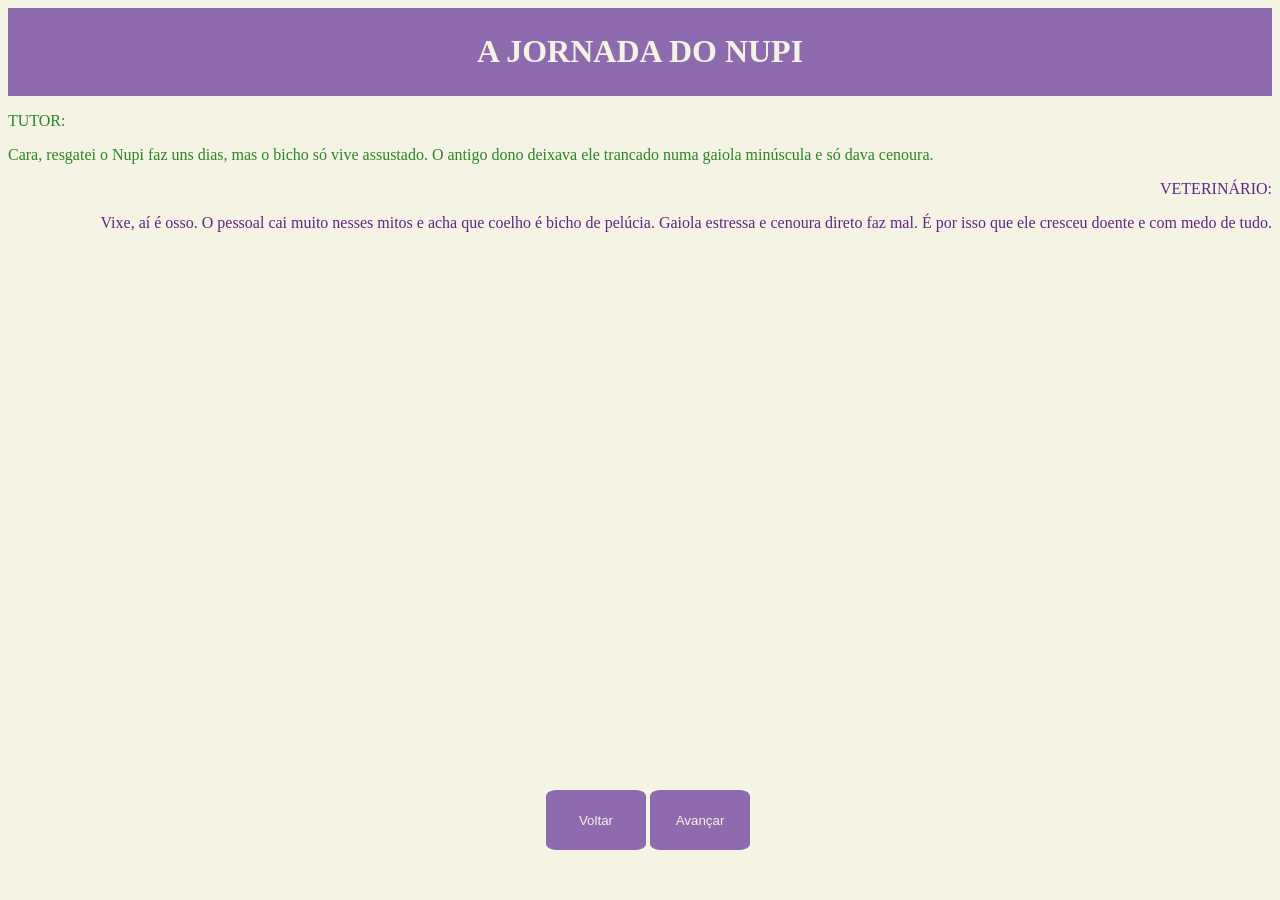
==== index.html @ c1970bc4 "Dandara adicionando imagens" ====
<!DOCTYPE html>
<html lang="en">
  <head>
    <script src="https://cdn.jsdelivr.net/npm/p5@1.11.13/lib/p5.js"></script>
    <script src="https://cdn.jsdelivr.net/npm/p5@1.11.13/lib/addons/p5.sound.min.js"></script>
    
    
    
    <link rel="stylesheet" type="text/css" href="style.css">
    <meta charset="utf-8" />

  </head>
  <body>
    <main>
        <h1>A JORNADA DO NUPI</h1>

        <div class="falas_tutor">
            <p>TUTOR:</p>
            <p>Cara, resgatei o Nupi faz uns dias, mas o bicho só vive assustado. O antigo dono deixava ele trancado numa gaiola minúscula e só dava cenoura.</p>
        </div>
         <div class="falas_vet">
            <P>VETERINÁRIO:</P>
            <p>Vixe, aí é osso. O pessoal cai muito nesses mitos e acha que coelho é bicho de pelúcia. Gaiola estressa e cenoura direto faz mal. É por isso que ele cresceu doente e com medo de tudo.</p>
        </div>
        <div class="img_tutor"><img src="/src/tutor.png" alt="">
        </div>
        <div class="img_vet"><img src="/src/vet.png" alt="">
        </div>
        <div class="conteiner">
        <button >Voltar</button>
        <button >Avançar</button> 
        </div>
    </main>

    <script src="sketch.js"></script>
  </body>
</html>
---- style.css ----
body {
  background-color: #f5f3e4;
}
h1 {
  color: #f5f3e4;
  text-align: center;
  margin: 0;
  padding: 2%;
  background-color: #8e6bae;
}
.conteiner {
  text-align: center;
  position: fixed;
  bottom: 50px;
  width: 100%;
}
.img_tutor {
  justify-content: flex-start;
  margin: 0;
}
.img_vet {
  justify-content: flex-end;
  margin: 0;
}
button {
  border: none;
  outline: none;
  border-radius: 10%;
  color: #f5f3e4;
  height: 60px;
  width: 100px;
  background-color: #8e6bae;
}

button:hover {
  color: #585641;
  background-color: #dfbdff;
}

.falas_tutor {
  color: #2b8628;
  text-align: left;
}

.falas_vet {
  color: #5c2886;
  text-align: right;
}
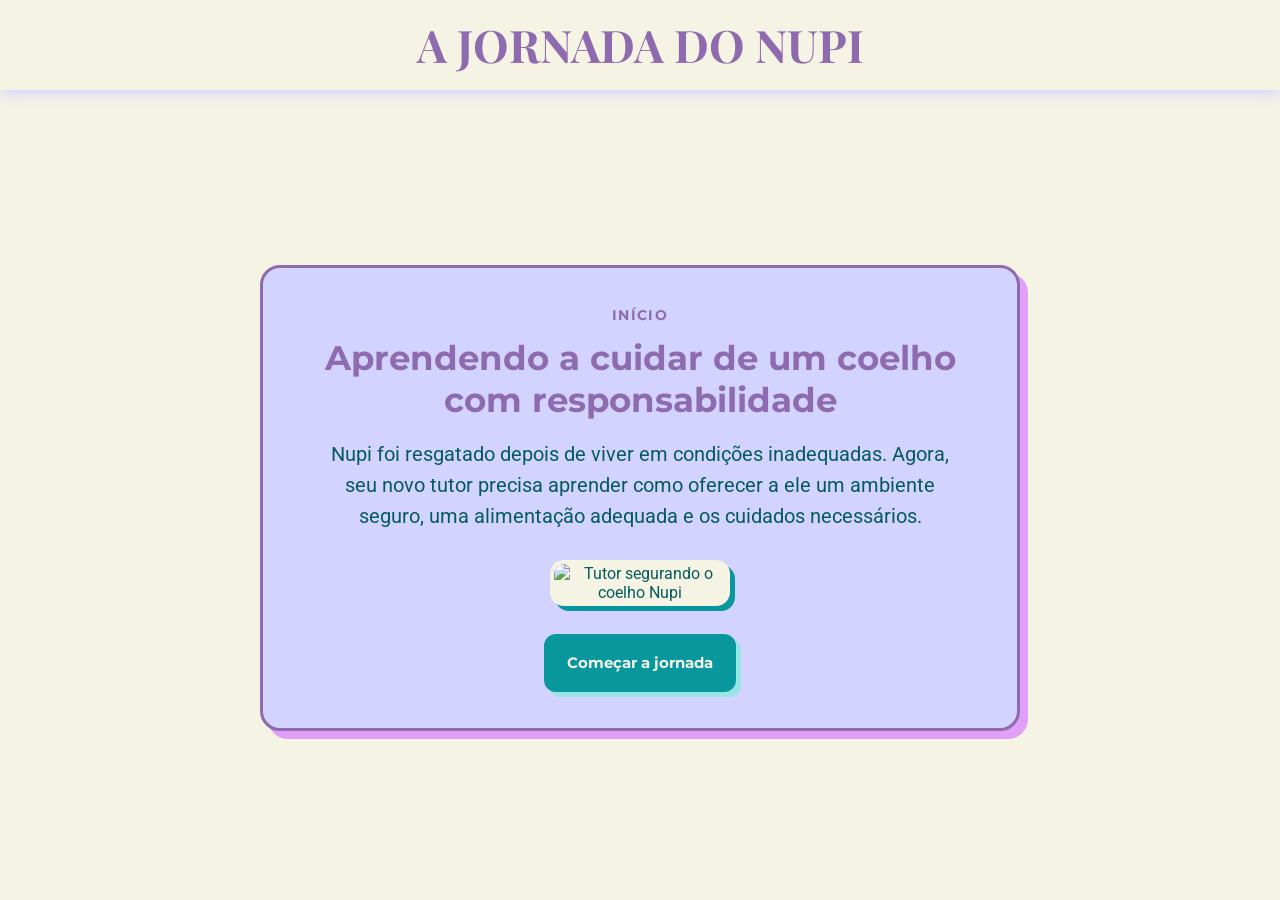
==== commit 9a269318: "Add files via upload" ====
--- a/index.html
+++ b/index.html
@@ -1,37 +1,576 @@
 <!DOCTYPE html>
-<html lang="en">
-  <head>
-    <script src="https://cdn.jsdelivr.net/npm/p5@1.11.13/lib/p5.js"></script>
-    <script src="https://cdn.jsdelivr.net/npm/p5@1.11.13/lib/addons/p5.sound.min.js"></script>
-    
-    
-    
-    <link rel="stylesheet" type="text/css" href="style.css">
-    <meta charset="utf-8" />
-
-  </head>
-  <body>
-    <main>
-        <h1>A JORNADA DO NUPI</h1>
-
-        <div class="falas_tutor">
-            <p>TUTOR:</p>
-            <p>Cara, resgatei o Nupi faz uns dias, mas o bicho só vive assustado. O antigo dono deixava ele trancado numa gaiola minúscula e só dava cenoura.</p>
-        </div>
-         <div class="falas_vet">
-            <P>VETERINÁRIO:</P>
-            <p>Vixe, aí é osso. O pessoal cai muito nesses mitos e acha que coelho é bicho de pelúcia. Gaiola estressa e cenoura direto faz mal. É por isso que ele cresceu doente e com medo de tudo.</p>
-        </div>
-        <div class="img_tutor"><img src="/src/tutor.png" alt="">
-        </div>
-        <div class="img_vet"><img src="/src/vet.png" alt="">
-        </div>
-        <div class="conteiner">
-        <button >Voltar</button>
-        <button >Avançar</button> 
-        </div>
-    </main>
-
-    <script src="sketch.js"></script>
-  </body>
-</html>
+<html lang="pt-BR">
+
+<head>
+  <meta charset="UTF-8">
+
+  <meta
+    name="viewport"
+    content="width=device-width, initial-scale=1.0"
+  >
+
+  <meta
+    name="description"
+    content="Site educativo sobre os cuidados necessários com coelhos."
+  >
+
+  <meta
+    name="keywords"
+    content="coelho, cuidados, tutor, veterinária, Nupi"
+  >
+
+  <meta
+    name="author"
+    content="Adilson Júnior, Dandara Soares"
+  >
+
+  <link rel="preconnect" href="https://fonts.googleapis.com">
+
+  <link
+    rel="preconnect"
+    href="https://fonts.gstatic.com"
+    crossorigin
+  >
+
+  <link
+    href="https://fonts.googleapis.com/css2?family=Montserrat:wght@400;600;700&family=Playfair+Display:wght@600;700&family=Roboto:wght@400;500&display=swap"
+    rel="stylesheet"
+  >
+
+  <link
+    rel="stylesheet"
+    href="style.css"
+  >
+  <script src="sketch.js"></script>
+
+  <title>A Jornada do Nupi</title>
+</head>
+
+<body>
+
+  <header class="topo">
+    <h1>A Jornada do Nupi</h1>
+  </header>
+
+  <main class="conteudo">
+
+    <section
+      id="tela_00"
+      class="tela tela-inicial ativa"
+      aria-labelledby="titulo-tela-00"
+    >
+
+      <div class="apresentacao">
+
+        <p class="identificacao-etapa">
+          Início
+        </p>
+
+        <h2 id="titulo-tela-00">
+          Aprendendo a cuidar de um coelho com responsabilidade
+        </h2>
+
+        <p>
+          Nupi foi resgatado depois de viver em condições inadequadas.
+          Agora, seu novo tutor precisa aprender como oferecer a ele um
+          ambiente seguro, uma alimentação adequada e os cuidados necessários.
+        </p>
+
+        <img
+          src="img/tut_01.png"
+          alt="Tutor segurando o coelho Nupi"
+          class="imagem-apresentacao"
+        >
+
+        <button
+          id="btn-comecar"
+          class="botao botao-comecar"
+          type="button"
+        >
+          Começar a jornada
+        </button>
+
+      </div>
+
+    </section>
+
+    <section
+      id="tela_01"
+      class="tela"
+      aria-labelledby="titulo-tela-01"
+    >
+
+      <div class="informacoes-etapa">
+
+        <p class="identificacao-etapa">
+          Etapa 1 de 6
+        </p>
+
+        <h2 id="titulo-tela-01">
+          O resgate de Nupi
+        </h2>
+
+      </div>
+
+      <div class="personagens">
+
+        <article class="personagem personagem-tutor">
+
+          <div class="personagem-imagem">
+
+            <img
+              src="img/tut_01.png"
+              alt="Tutor segurando o coelho Nupi"
+            >
+
+          </div>
+
+          <div class="personagem-conteudo">
+
+            <h3>Tutor:</h3>
+
+            <p>
+              Doutora, resgatei o Nupi faz alguns dias, mas ele vive
+              assustado. O antigo dono deixava ele preso numa gaiola muito
+              pequena e oferecia quase só cenoura.
+            </p>
+
+          </div>
+
+        </article>
+
+        <article class="personagem personagem-veterinaria">
+
+          <div class="personagem-conteudo">
+
+            <h3>Veterinária:</h3>
+
+            <p>
+              Entendo. Vamos examiná-lo. Muita gente acredita que gaiola e
+              cenoura são suficientes, mas coelhos precisam de espaço,
+              segurança e uma alimentação adequada. Essas condições podem ter
+              contribuído para o medo e para os problemas de saúde dele.
+            </p>
+
+          </div>
+
+          <div class="personagem-imagem">
+
+            <img
+              src="img/vet_01.png"
+              alt="Veterinária durante a consulta de Nupi"
+            >
+
+          </div>
+
+        </article>
+
+      </div>
+
+    </section>
+
+    <section
+      id="tela_02"
+      class="tela"
+      aria-labelledby="titulo-tela-02"
+    >
+
+      <div class="informacoes-etapa">
+
+        <p class="identificacao-etapa">
+          Etapa 2 de 6
+        </p>
+
+        <h2 id="titulo-tela-02">
+          O ambiente
+        </h2>
+
+      </div>
+
+      <div class="personagens">
+
+        <article class="personagem personagem-tutor">
+
+          <div class="personagem-imagem">
+
+            <img
+              src="img/tut_01.png"
+              alt="Tutor segurando o coelho Nupi"
+            >
+
+          </div>
+
+          <div class="personagem-conteudo">
+
+            <h3>Tutor:</h3>
+
+            <p>
+              Sério? Eu achava que a cenoura era suficiente! O que eu preciso
+              mudar no ambiente dele?
+            </p>
+
+          </div>
+
+        </article>
+
+        <article class="personagem personagem-veterinaria">
+
+          <div class="personagem-conteudo">
+
+            <h3>Veterinária:</h3>
+
+            <p>
+              O ideal é que ele tenha um espaço cercado ou um cômodo seguro
+              para correr e gastar energia. Quando fica assustado, o Nupi
+              costuma procurar algum lugar para se esconder?
+            </p>
+
+          </div>
+
+          <div class="personagem-imagem">
+
+            <img
+              src="img/vet_01.png"
+              alt="Veterinária conversando com o tutor"
+            >
+
+          </div>
+
+        </article>
+
+      </div>
+
+    </section>
+
+    <section
+      id="tela_03"
+      class="tela"
+      aria-labelledby="titulo-tela-03"
+    >
+
+      <div class="informacoes-etapa">
+
+        <p class="identificacao-etapa">
+          Etapa 3 de 6
+        </p>
+
+        <h2 id="titulo-tela-03">
+          Segurança e manejo
+        </h2>
+
+      </div>
+
+      <div class="personagens">
+
+        <article class="personagem personagem-tutor">
+
+          <div class="personagem-imagem">
+
+            <img
+              src="img/tut_01.png"
+              alt="Tutor segurando o coelho Nupi"
+            >
+
+          </div>
+
+          <div class="personagem-conteudo">
+
+            <h3>Tutor:</h3>
+
+            <p>
+              Sim. Ele se encolhe num canto e parece não saber para onde ir.
+            </p>
+
+          </div>
+
+        </article>
+
+        <article class="personagem personagem-veterinaria">
+
+          <div class="personagem-conteudo">
+
+            <h3>Veterinária:</h3>
+
+            <p>
+              Então prepare um cantinho calmo com uma toca para ele se
+              proteger. Coloque também brinquedos de madeira próprios para
+              coelhos. E, ao segurá-lo, apoie bem o corpo e não force quando
+              ele estiver com medo.
+            </p>
+
+          </div>
+
+          <div class="personagem-imagem">
+
+            <img
+              src="img/vet_01.png"
+              alt="Veterinária explicando os cuidados com Nupi"
+            >
+
+          </div>
+
+        </article>
+
+      </div>
+
+    </section>
+
+    <section
+      id="tela_04"
+      class="tela"
+      aria-labelledby="titulo-tela-04"
+    >
+
+      <div class="informacoes-etapa">
+
+        <p class="identificacao-etapa">
+          Etapa 4 de 6
+        </p>
+
+        <h2 id="titulo-tela-04">
+          A alimentação
+        </h2>
+
+      </div>
+
+      <div class="personagens">
+
+        <article class="personagem personagem-tutor">
+
+          <div class="personagem-imagem">
+
+            <img
+              src="img/tut_01.png"
+              alt="Tutor segurando o coelho Nupi"
+            >
+
+          </div>
+
+          <div class="personagem-conteudo">
+
+            <h3>Tutor:</h3>
+
+            <p>
+              Caramba, faz sentido. Então a toca vai ajudar o Nupi a se sentir
+              seguro. E sobre a comida? O que eu dou no lugar da cenoura?
+            </p>
+
+          </div>
+
+        </article>
+
+        <article class="personagem personagem-veterinaria">
+
+          <div class="personagem-conteudo">
+
+            <h3>Veterinária:</h3>
+
+            <p>
+              A base da alimentação deve ser o feno de capim, que precisa
+              ficar disponível o dia inteiro.
+            </p>
+
+          </div>
+
+          <div class="personagem-imagem">
+
+            <img
+              src="img/vet_01.png"
+              alt="Veterinária explicando a alimentação de Nupi"
+            >
+
+          </div>
+
+        </article>
+
+      </div>
+
+    </section>
+
+    <section
+      id="tela_05"
+      class="tela"
+      aria-labelledby="titulo-tela-05"
+    >
+
+      <div class="informacoes-etapa">
+
+        <p class="identificacao-etapa">
+          Etapa 5 de 6
+        </p>
+
+        <h2 id="titulo-tela-05">
+          Ração e vegetais
+        </h2>
+
+      </div>
+
+      <div class="personagens">
+
+        <article class="personagem personagem-tutor">
+
+          <div class="personagem-imagem">
+
+            <img
+              src="img/tut_01.png"
+              alt="Tutor segurando o coelho Nupi"
+            >
+
+          </div>
+
+          <div class="personagem-conteudo">
+
+            <h3>Tutor:</h3>
+
+            <p>
+              Feno o dia todo? Mas e a ração?
+            </p>
+
+          </div>
+
+        </article>
+
+        <article class="personagem personagem-veterinaria">
+
+          <div class="personagem-conteudo">
+
+            <h3>Veterinária:</h3>
+
+            <p>
+              A ração peletizada entra sim, mas em porções controladas.
+              Folhas verdes escuras, bem lavadas, podem complementar a
+              alimentação, e a cenoura deve ser oferecida apenas de vez em
+              quando.
+            </p>
+
+          </div>
+
+          <div class="personagem-imagem">
+
+            <img
+              src="img/vet_01.png"
+              alt="Veterinária orientando o tutor sobre a alimentação"
+            >
+
+          </div>
+
+        </article>
+
+      </div>
+
+    </section>
+
+    <section
+      id="tela_06"
+      class="tela"
+      aria-labelledby="titulo-tela-06"
+    >
+
+      <div class="informacoes-etapa">
+
+        <p class="identificacao-etapa">
+          Etapa 6 de 6
+        </p>
+
+        <h2 id="titulo-tela-06">
+          Continuando a aprendizagem
+        </h2>
+
+      </div>
+
+      <div class="personagens">
+
+        <article class="personagem personagem-tutor">
+
+          <div class="personagem-imagem">
+
+            <img
+              src="img/tut_01.png"
+              alt="Tutor segurando o coelho Nupi"
+            >
+
+          </div>
+
+          <div class="personagem-conteudo">
+
+            <h3>Tutor:</h3>
+
+            <p>
+              Entendi: feno o dia inteiro, ração controlada e folhas verdes
+              para complementar. Caraca, eu estava fazendo muita coisa errada.
+              Como eu aprendo a cuidar dele direito para não vacilar mais?
+            </p>
+
+          </div>
+
+        </article>
+
+        <article class="personagem personagem-veterinaria">
+
+          <div class="personagem-conteudo">
+
+            <h3>Veterinária:</h3>
+
+            <p>
+              O segredo é continuar observando o Nupi, conversando com
+              profissionais e trocando experiências com outros tutores.
+              Inclusive, vai rolar o I Encontro de Tutores de Coelhos do
+              Ceará, aqui em Fortaleza. Antes disso, topa analisar algumas
+              situações e decidir como você cuidaria dele?
+            </p>
+
+          </div>
+
+          <div class="personagem-imagem">
+
+            <img
+              src="img/vet_01.png"
+              alt="Veterinária convidando o tutor para continuar aprendendo"
+            >
+
+          </div>
+
+        </article>
+
+      </div>
+
+    </section>
+
+    <nav
+      class="controles"
+      aria-label="Navegação da história"
+    >
+
+      <button
+        id="btn-voltar"
+        class="botao botao-navegacao"
+        type="button"
+        disabled
+      >
+        Voltar
+      </button>
+
+      <button
+        id="btn-avancar"
+        class="botao botao-navegacao"
+        type="button"
+      >
+        Avançar
+      </button>
+
+      <button
+        id="btn-desafio"
+        class="botao botao-desafio"
+        type="button"
+        disabled
+      >
+        Desafio
+      </button>
+
+    </nav>
+
+  </main>
+
+</body>
+
+</html>
--- a/style.css
+++ b/style.css
@@ -1,48 +1,513 @@
+:root {
+  --cor-fundo: #f5f3e4;
+  --cor-roxo-claro: #e0a0f7;
+  --cor-roxo: #8e6bae;
+  --cor-lilas: #d3d3ff;
+  --cor-verde-claro: #97e5e5;
+  --cor-verde: #08979d;
+  --cor-verde-escuro: #055b5c;
+}
+
+* {
+  box-sizing: border-box;
+}
+
+html {
+  min-height: 100%;
+}
+
 body {
-  background-color: #f5f3e4;
-}
-h1 {
-  color: #f5f3e4;
+  min-height: 100vh;
+  margin: 0;
+  background-color: var(--cor-fundo);
+  color: var(--cor-verde-escuro);
+  font-family: "Roboto", sans-serif;
+}
+
+button,
+input,
+textarea,
+select {
+  font: inherit;
+}
+
+img {
+  display: block;
+  max-width: 100%;
+  height: auto;
+}
+
+/* Cabeçalho */
+
+.topo {
+  display: flex;
+  align-items: center;
+  justify-content: center;
+  min-height: 90px;
+  padding: 18px 24px;
+  background-color: var(--cor-fundo);
+  box-shadow: 0 4px 12px var(--cor-lilas);
+}
+
+.topo h1 {
+  margin: 0;
+  color: var(--cor-roxo);
+  font-family: "Playfair Display", serif;
+  font-size: clamp(2rem, 4vw, 2.8rem);
+  font-weight: 700;
+  line-height: 1.1;
   text-align: center;
+  text-transform: uppercase;
+}
+
+/* Conteúdo principal */
+
+.conteudo {
+  display: flex;
+  flex-direction: column;
+  min-height: calc(100vh - 90px);
+  padding: 34px clamp(20px, 4vw, 64px) 28px;
+}
+
+/* Controle das telas */
+
+.tela {
+  display: none;
+  width: 100%;
+  max-width: 1400px;
+  margin: 0 auto;
+}
+
+.tela.ativa {
+  display: block;
+}
+
+/* Tela inicial */
+
+.tela-inicial.ativa {
+  display: flex;
+  flex: 1;
+  align-items: center;
+  justify-content: center;
+}
+
+.apresentacao {
+  display: flex;
+  flex-direction: column;
+  align-items: center;
+  width: min(100%, 760px);
+  padding: 36px;
+  border: 3px solid var(--cor-roxo);
+  border-radius: 20px;
+  background-color: var(--cor-lilas);
+  text-align: center;
+  box-shadow: 8px 8px 0 var(--cor-roxo-claro);
+}
+
+.apresentacao .identificacao-etapa {
   margin: 0;
-  padding: 2%;
-  background-color: #8e6bae;
-}
-.conteiner {
+  color: var(--cor-roxo);
+  font-family: "Montserrat", sans-serif;
+  font-size: 0.9rem;
+  font-weight: 700;
+  letter-spacing: 0.08rem;
+  text-transform: uppercase;
+}
+
+.apresentacao h2 {
+  margin: 10px 0 18px;
+  color: var(--cor-roxo);
+  font-family: "Montserrat", sans-serif;
+  font-size: clamp(1.5rem, 3vw, 2.1rem);
+  line-height: 1.25;
+}
+
+.apresentacao p {
+  max-width: 650px;
+  margin: 0;
+  color: var(--cor-verde-escuro);
+  font-family: "Roboto", sans-serif;
+  font-size: clamp(1.05rem, 1.8vw, 1.25rem);
+  line-height: 1.55;
+}
+
+.imagem-apresentacao {
+  width: 180px;
+  margin: 28px auto;
+  border: 4px solid var(--cor-fundo);
+  border-radius: 14px;
+  background-color: var(--cor-fundo);
+  box-shadow: 5px 5px 0 var(--cor-verde);
+}
+
+/* Esconde os controles enquanto a tela inicial estiver ativa */
+
+.tela-inicial.ativa ~ .controles {
+  display: none;
+}
+
+/* Informações da etapa */
+
+.informacoes-etapa {
+  margin-bottom: 30px;
   text-align: center;
-  position: fixed;
-  bottom: 50px;
+}
+
+.informacoes-etapa p {
+  margin: 0;
+  font-family: "Montserrat", sans-serif;
+}
+
+.informacoes-etapa p:first-child {
+  color: var(--cor-roxo);
+  font-size: 0.9rem;
+  font-weight: 700;
+  letter-spacing: 0.08rem;
+  text-transform: uppercase;
+}
+
+.informacoes-etapa p:last-child {
+  margin-top: 4px;
+  color: var(--cor-verde-escuro);
+  font-size: 1rem;
+  font-weight: 600;
+}
+
+.informacoes-etapa h2 {
+  margin: 6px 0 0;
+  color: var(--cor-verde-escuro);
+  font-family: "Montserrat", sans-serif;
+  font-size: clamp(1.35rem, 2.5vw, 1.9rem);
+}
+
+/* Área dos personagens */
+
+.personagens {
+  display: grid;
+  grid-template-columns: repeat(2, minmax(0, 1fr));
+  gap: clamp(30px, 5vw, 80px);
+  align-items: stretch;
+}
+
+.personagem {
+  display: flex;
+  align-items: flex-start;
+  gap: 24px;
+  min-width: 0;
+  padding: 26px;
+  border-radius: 18px;
+}
+
+.personagem-tutor {
+  color: var(--cor-verde-escuro);
+  background-color: var(--cor-verde-claro);
+  border: 3px solid var(--cor-verde);
+}
+
+.personagem-veterinaria {
+  color: var(--cor-roxo);
+  background-color: var(--cor-lilas);
+  border: 3px solid var(--cor-roxo-claro);
+  text-align: right;
+}
+
+/* Imagens dos personagens */
+
+.personagem-imagem {
+  flex: 0 0 170px;
+  width: 170px;
+  aspect-ratio: 4 / 5;
+  overflow: hidden;
+  border: 4px solid var(--cor-fundo);
+  border-radius: 14px;
+  background-color: var(--cor-fundo);
+  box-shadow: 5px 5px 0 var(--cor-verde);
+}
+
+.personagem-veterinaria .personagem-imagem {
+  box-shadow: 5px 5px 0 var(--cor-roxo);
+}
+
+.personagem-imagem img {
   width: 100%;
-}
-.img_tutor {
-  justify-content: flex-start;
+  height: 100%;
+  object-fit: cover;
+}
+
+.personagem-conteudo {
+  flex: 1;
+  min-width: 0;
+}
+
+/* Subtítulos */
+
+.personagem-conteudo h2,
+.personagem-conteudo h3 {
+  margin: 0 0 18px;
+  font-family: "Montserrat", sans-serif;
+  font-size: clamp(1.25rem, 2vw, 1.7rem);
+  font-weight: 700;
+  text-transform: uppercase;
+}
+
+.personagem-tutor .personagem-conteudo h2,
+.personagem-tutor .personagem-conteudo h3 {
+  color: var(--cor-verde);
+}
+
+.personagem-veterinaria .personagem-conteudo h2,
+.personagem-veterinaria .personagem-conteudo h3 {
+  color: var(--cor-roxo);
+}
+
+/* Corpo das falas */
+
+.personagem-conteudo p {
+  max-width: 580px;
   margin: 0;
-}
-.img_vet {
-  justify-content: flex-end;
-  margin: 0;
-}
-button {
-  border: none;
-  outline: none;
-  border-radius: 10%;
-  color: #f5f3e4;
-  height: 60px;
-  width: 100px;
-  background-color: #8e6bae;
-}
-
-button:hover {
-  color: #585641;
-  background-color: #dfbdff;
-}
-
-.falas_tutor {
-  color: #2b8628;
-  text-align: left;
-}
-
-.falas_vet {
-  color: #5c2886;
-  text-align: right;
-}
+  font-family: "Roboto", sans-serif;
+  font-size: clamp(1.05rem, 1.6vw, 1.35rem);
+  line-height: 1.48;
+}
+
+.personagem-tutor .personagem-conteudo p {
+  color: var(--cor-verde-escuro);
+}
+
+.personagem-veterinaria .personagem-conteudo p {
+  margin-left: auto;
+  color: var(--cor-roxo);
+}
+
+/* Controles */
+
+.controles {
+  display: flex;
+  justify-content: center;
+  gap: 16px;
+  width: 100%;
+  max-width: 1400px;
+  margin: auto auto 0;
+  padding-top: 44px;
+}
+
+/* Estilo geral dos botões */
+
+.botao {
+  min-width: 110px;
+  min-height: 58px;
+  padding: 12px 20px;
+  border: 3px solid transparent;
+  border-radius: 12px;
+  font-family: "Montserrat", sans-serif;
+  font-size: 0.95rem;
+  font-weight: 700;
+  cursor: pointer;
+  box-shadow: 5px 5px 0 var(--cor-lilas);
+  transition:
+    background-color 0.2s ease,
+    color 0.2s ease,
+    border-color 0.2s ease,
+    box-shadow 0.2s ease,
+    transform 0.2s ease;
+}
+
+.botao:hover:not(:disabled) {
+  transform: translateY(-2px);
+}
+
+.botao:active:not(:disabled) {
+  transform: translateY(1px);
+  box-shadow: 2px 2px 0 var(--cor-lilas);
+}
+
+.botao:focus-visible {
+  outline: 4px solid var(--cor-verde-claro);
+  outline-offset: 4px;
+}
+
+/* Botão da tela inicial */
+
+.botao-comecar {
+  color: var(--cor-fundo);
+  background-color: var(--cor-verde);
+  border-color: var(--cor-verde);
+  box-shadow: 5px 5px 0 var(--cor-verde-claro);
+}
+
+.botao-comecar:hover:not(:disabled) {
+  color: var(--cor-verde-escuro);
+  background-color: var(--cor-verde-claro);
+  border-color: var(--cor-verde);
+}
+
+.botao-comecar:active:not(:disabled) {
+  box-shadow: 2px 2px 0 var(--cor-verde-claro);
+}
+
+/* Botões de navegação */
+
+.botao-navegacao {
+  color: var(--cor-fundo);
+  background-color: var(--cor-roxo);
+  border-color: var(--cor-roxo);
+}
+
+.botao-navegacao:hover:not(:disabled) {
+  color: var(--cor-roxo);
+  background-color: var(--cor-roxo-claro);
+  border-color: var(--cor-roxo);
+}
+
+/* Botão do desafio */
+
+.botao-desafio {
+  color: var(--cor-fundo);
+  background-color: var(--cor-verde);
+  border-color: var(--cor-verde);
+  box-shadow: 5px 5px 0 var(--cor-verde-claro);
+}
+
+.botao-desafio:hover:not(:disabled) {
+  color: var(--cor-verde-escuro);
+  background-color: var(--cor-verde-claro);
+  border-color: var(--cor-verde);
+}
+
+.botao-desafio:active:not(:disabled) {
+  box-shadow: 2px 2px 0 var(--cor-verde-claro);
+}
+
+/* Botão desabilitado */
+
+.botao:disabled {
+  color: var(--cor-roxo);
+  background-color: var(--cor-lilas);
+  border-color: var(--cor-lilas);
+  cursor: not-allowed;
+  box-shadow: none;
+}
+
+/* Tablets */
+
+@media (max-width: 1000px) {
+  .personagens {
+    grid-template-columns: 1fr;
+  }
+
+  .personagem {
+    width: 100%;
+    max-width: 800px;
+    margin: 0 auto;
+  }
+
+  .personagem-veterinaria {
+    text-align: left;
+  }
+
+  .personagem-veterinaria .personagem-conteudo p {
+    margin-left: 0;
+  }
+}
+
+/* Celulares */
+
+@media (max-width: 620px) {
+  .topo {
+    min-height: 76px;
+    padding: 16px;
+  }
+
+  .topo h1 {
+    font-size: 2rem;
+  }
+
+  .conteudo {
+    min-height: calc(100vh - 76px);
+    padding: 24px 16px;
+  }
+
+  .apresentacao {
+    padding: 24px 20px;
+  }
+
+  .informacoes-etapa {
+    margin-bottom: 22px;
+  }
+
+  .personagens {
+    gap: 24px;
+  }
+
+  .personagem,
+  .personagem-veterinaria {
+    flex-direction: column;
+    align-items: center;
+    padding: 20px;
+    text-align: center;
+  }
+
+  .personagem-veterinaria .personagem-imagem {
+    order: 1;
+  }
+
+  .personagem-veterinaria .personagem-conteudo {
+    order: 2;
+  }
+
+  .personagem-imagem {
+    flex-basis: auto;
+    width: min(190px, 70vw);
+  }
+
+  .personagem-conteudo h2,
+  .personagem-conteudo h3 {
+    margin-top: 4px;
+    margin-bottom: 14px;
+  }
+
+  .personagem-conteudo p {
+    max-width: 100%;
+    font-size: 1.05rem;
+    line-height: 1.5;
+  }
+
+  .personagem-veterinaria .personagem-conteudo p {
+    margin-left: 0;
+  }
+
+  .controles {
+    flex-wrap: wrap;
+    gap: 12px;
+    padding-top: 32px;
+  }
+
+  .botao {
+    flex: 1 1 100px;
+    min-width: 95px;
+    max-width: 150px;
+  }
+}
+
+/* Celulares muito pequenos */
+
+@media (max-width: 380px) {
+  .topo h1 {
+    font-size: 1.7rem;
+  }
+
+  .conteudo {
+    padding-right: 12px;
+    padding-left: 12px;
+  }
+
+  .apresentacao,
+  .personagem {
+    padding: 16px;
+  }
+
+  .botao {
+    width: 100%;
+    max-width: none;
+  }
+}
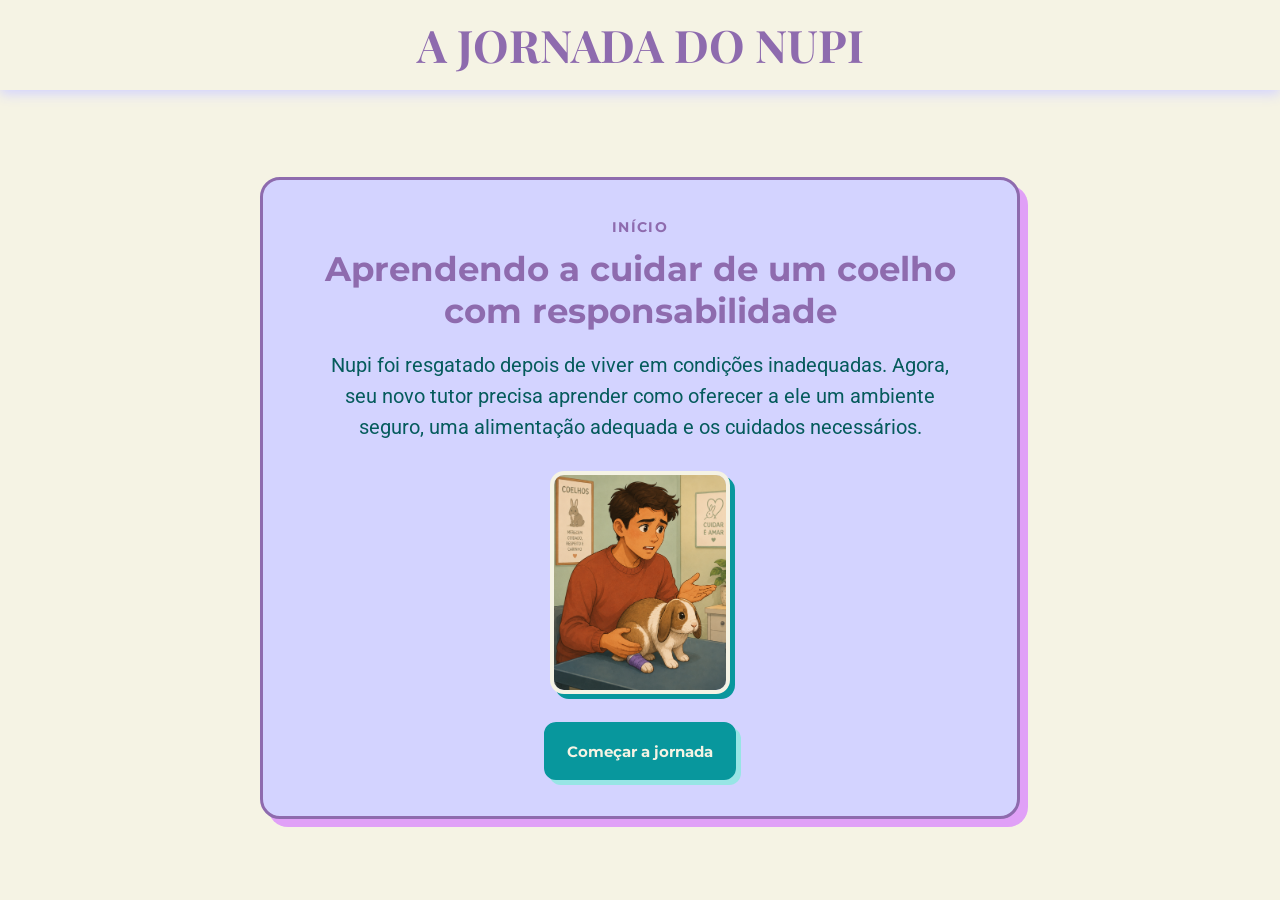
==== commit 7efa9ada: "Add files via upload" ====
--- a/index.html
+++ b/index.html
@@ -107,7 +107,7 @@
         </p>
 
         <h2 id="titulo-tela-01">
-          O resgate de Nupi
+          O resgate do Nupi
         </h2>
 
       </div>
@@ -194,8 +194,8 @@
           <div class="personagem-imagem">
 
             <img
-              src="img/tut_01.png"
-              alt="Tutor segurando o coelho Nupi"
+              src="img/tut_02.png"
+              alt="Tutor preocupado"
             >
 
           </div>
@@ -230,7 +230,7 @@
           <div class="personagem-imagem">
 
             <img
-              src="img/vet_01.png"
+              src="img/vet_02.png"
               alt="Veterinária conversando com o tutor"
             >
 
@@ -303,7 +303,7 @@
           <div class="personagem-imagem">
 
             <img
-              src="img/vet_01.png"
+              src="img/vet_03.jpg"
               alt="Veterinária explicando os cuidados com Nupi"
             >
 
@@ -375,7 +375,7 @@
           <div class="personagem-imagem">
 
             <img
-              src="img/vet_01.png"
+              src="img/vet_04.png"
               alt="Veterinária explicando a alimentação de Nupi"
             >
 
@@ -448,7 +448,7 @@
           <div class="personagem-imagem">
 
             <img
-              src="img/vet_01.png"
+              src="img/vet_05.png"
               alt="Veterinária orientando o tutor sobre a alimentação"
             >
 
@@ -524,7 +524,7 @@
           <div class="personagem-imagem">
 
             <img
-              src="img/vet_01.png"
+              src="img/vet_06.png"
               alt="Veterinária convidando o tutor para continuar aprendendo"
             >
 
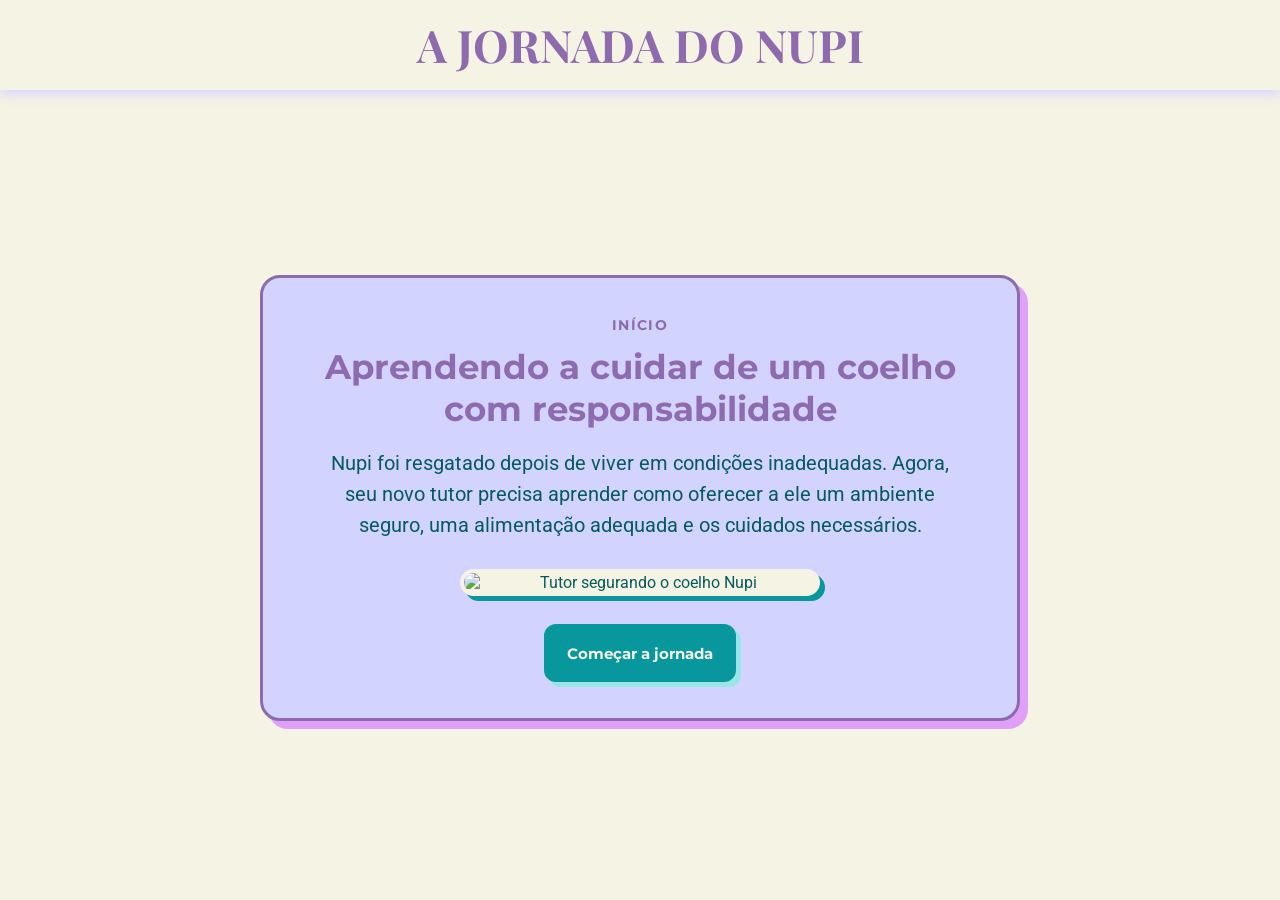
==== commit 91c82206: "Add files via upload" ====
--- a/index.html
+++ b/index.html
@@ -77,7 +77,7 @@
         </p>
 
         <img
-          src="img/tut_01.png"
+          src="img/tela_inicial.png"
           alt="Tutor segurando o coelho Nupi"
           class="imagem-apresentacao"
         >
--- a/style.css
+++ b/style.css
@@ -132,7 +132,8 @@
 }
 
 .imagem-apresentacao {
-  width: 180px;
+  width: 360px;
+  max-width: 90%;
   margin: 28px auto;
   border: 4px solid var(--cor-fundo);
   border-radius: 14px;
@@ -510,4 +511,46 @@
     width: 100%;
     max-width: none;
   }
+}
+
+/*patas*/
+body {
+  position: relative;
+  isolation: isolate;
+}
+body::before {
+  content: "";
+  position: fixed;
+  inset: -15%;
+
+  background-image:
+    url("img/pegadas_nupi.png"),
+    url("img/pegadas_nupi.png"),
+    url("img/pegadas_nupi.png");
+
+  background-repeat:
+    no-repeat,
+    no-repeat,
+    no-repeat;
+
+  background-position:
+    -25% 115%,
+    50% 50%,
+    125% -15%;
+
+  background-size:
+    65% auto,
+    80% auto,
+    65% auto;
+
+  opacity: 0.85;
+  pointer-events: none;
+  z-index: 0;
+  transform: rotate(-15deg);
+}
+
+main,
+header {
+  position: relative;
+  z-index: 1;
 }
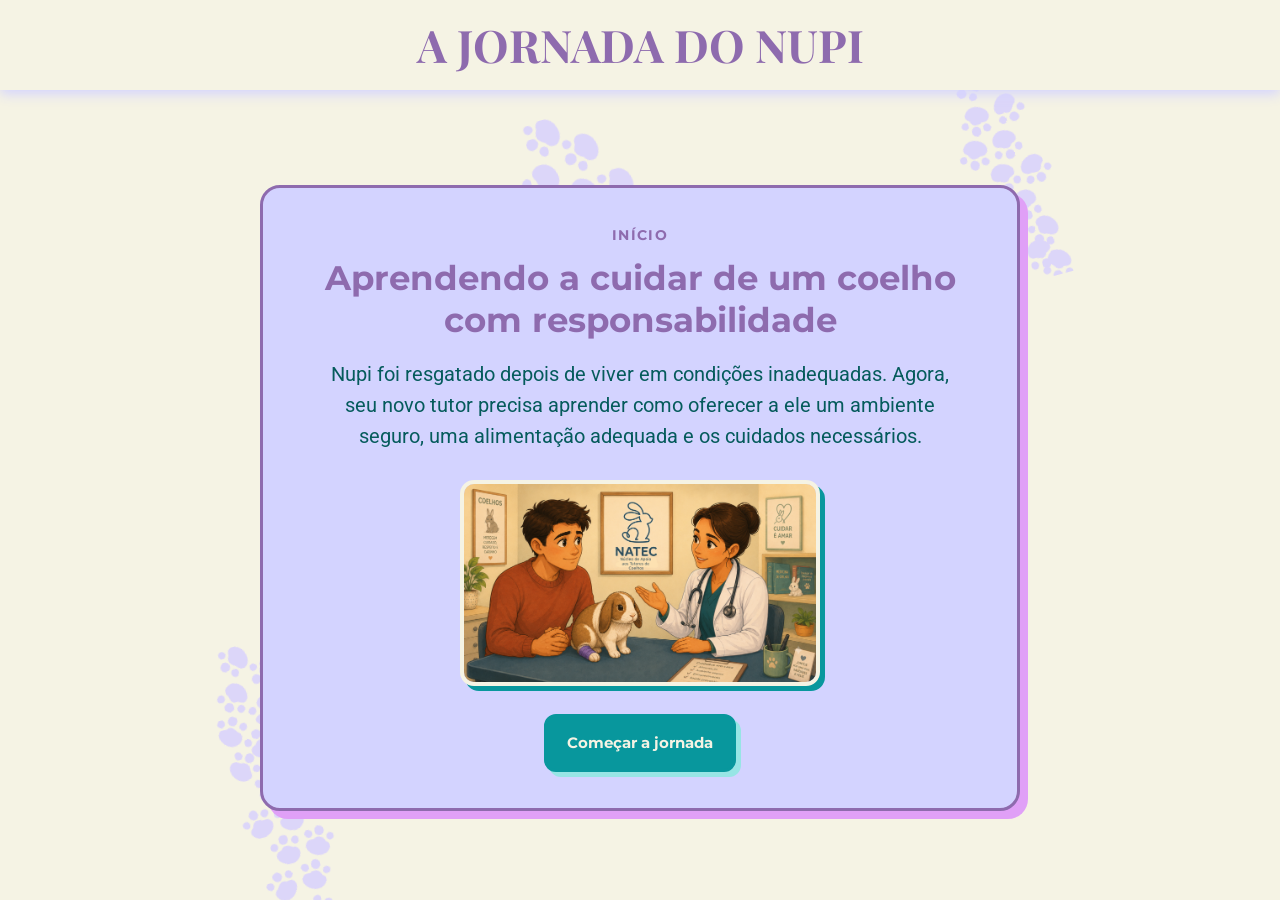
==== commit 252890f1: "Add files via upload" ====
--- a/index.html
+++ b/index.html
@@ -267,7 +267,7 @@
           <div class="personagem-imagem">
 
             <img
-              src="img/tut_01.png"
+              src="img/tut_03.png"
               alt="Tutor segurando o coelho Nupi"
             >
 
@@ -340,7 +340,7 @@
           <div class="personagem-imagem">
 
             <img
-              src="img/tut_01.png"
+              src="img/tut_04.png"
               alt="Tutor segurando o coelho Nupi"
             >
 
@@ -412,7 +412,7 @@
           <div class="personagem-imagem">
 
             <img
-              src="img/tut_01.png"
+              src="img/tut_05.png"
               alt="Tutor segurando o coelho Nupi"
             >
 
@@ -485,7 +485,7 @@
           <div class="personagem-imagem">
 
             <img
-              src="img/tut_01.png"
+              src="img/tut_06.png"
               alt="Tutor segurando o coelho Nupi"
             >
 
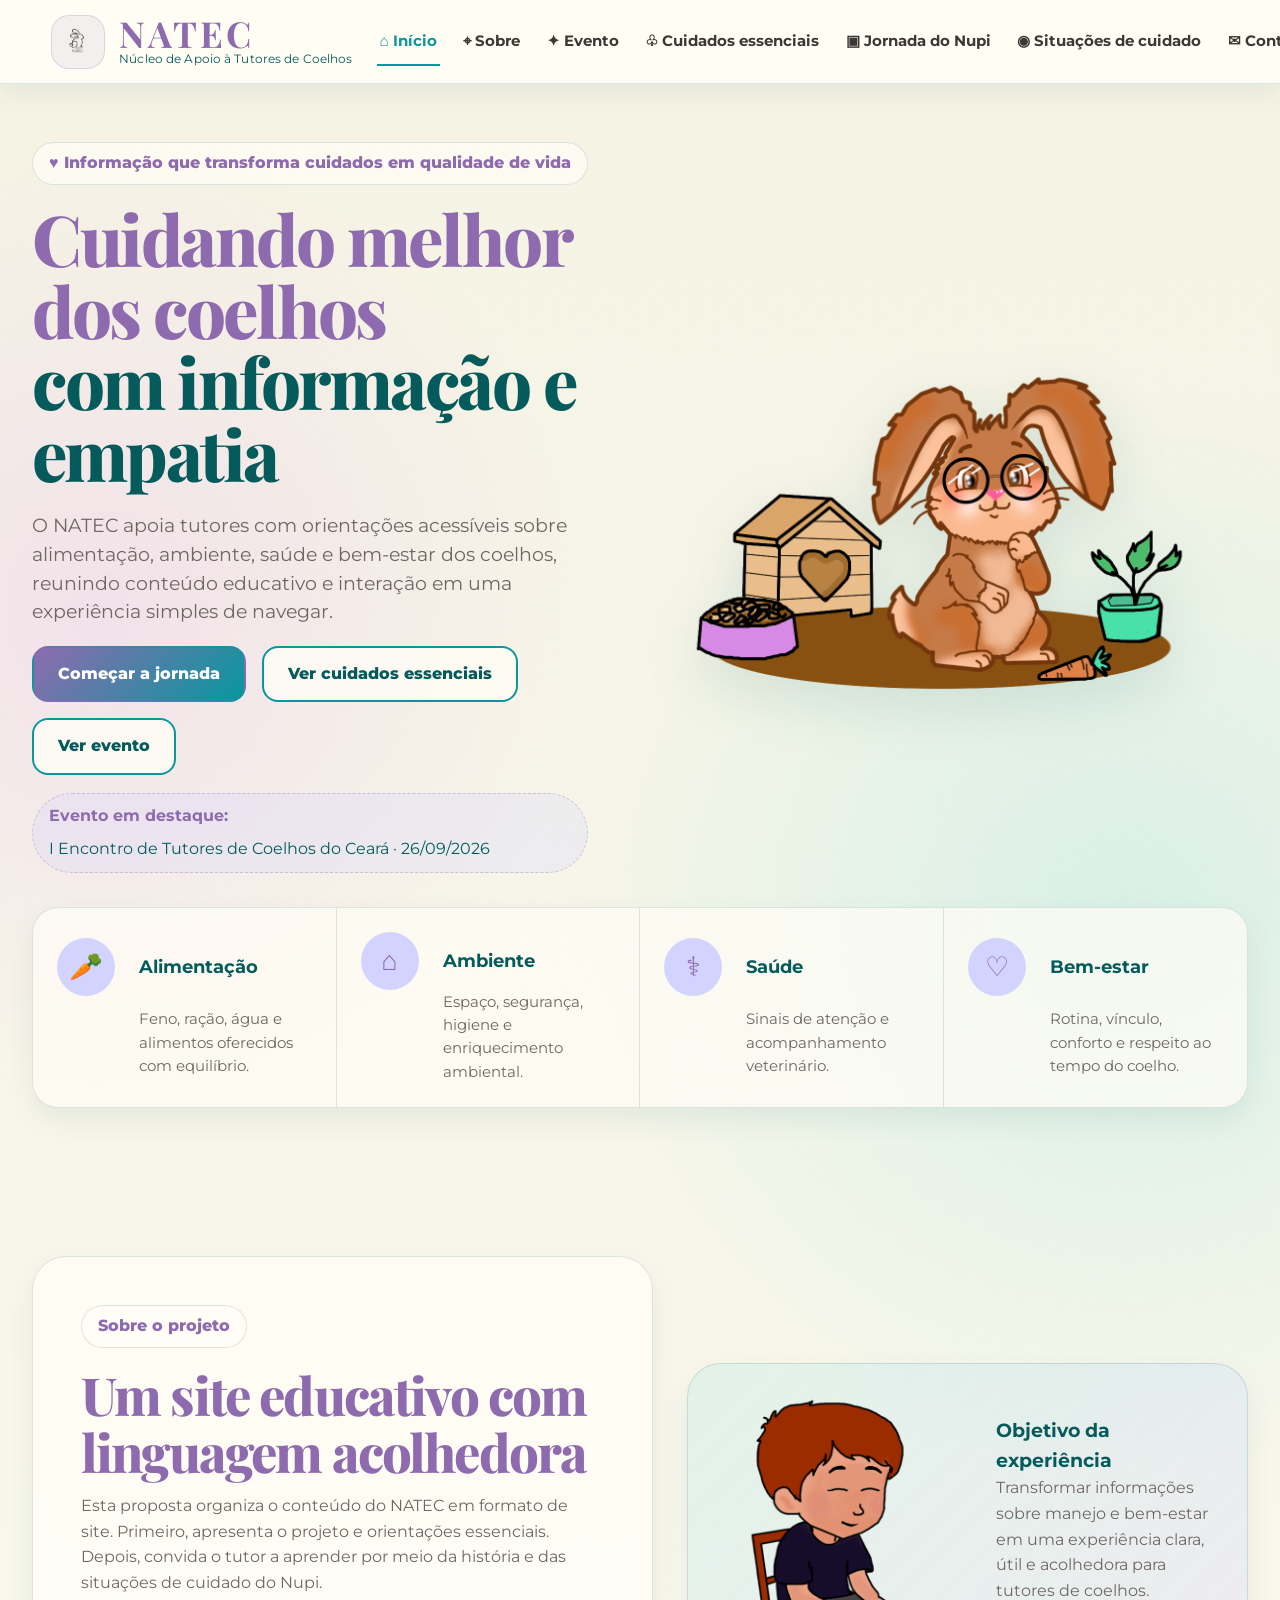
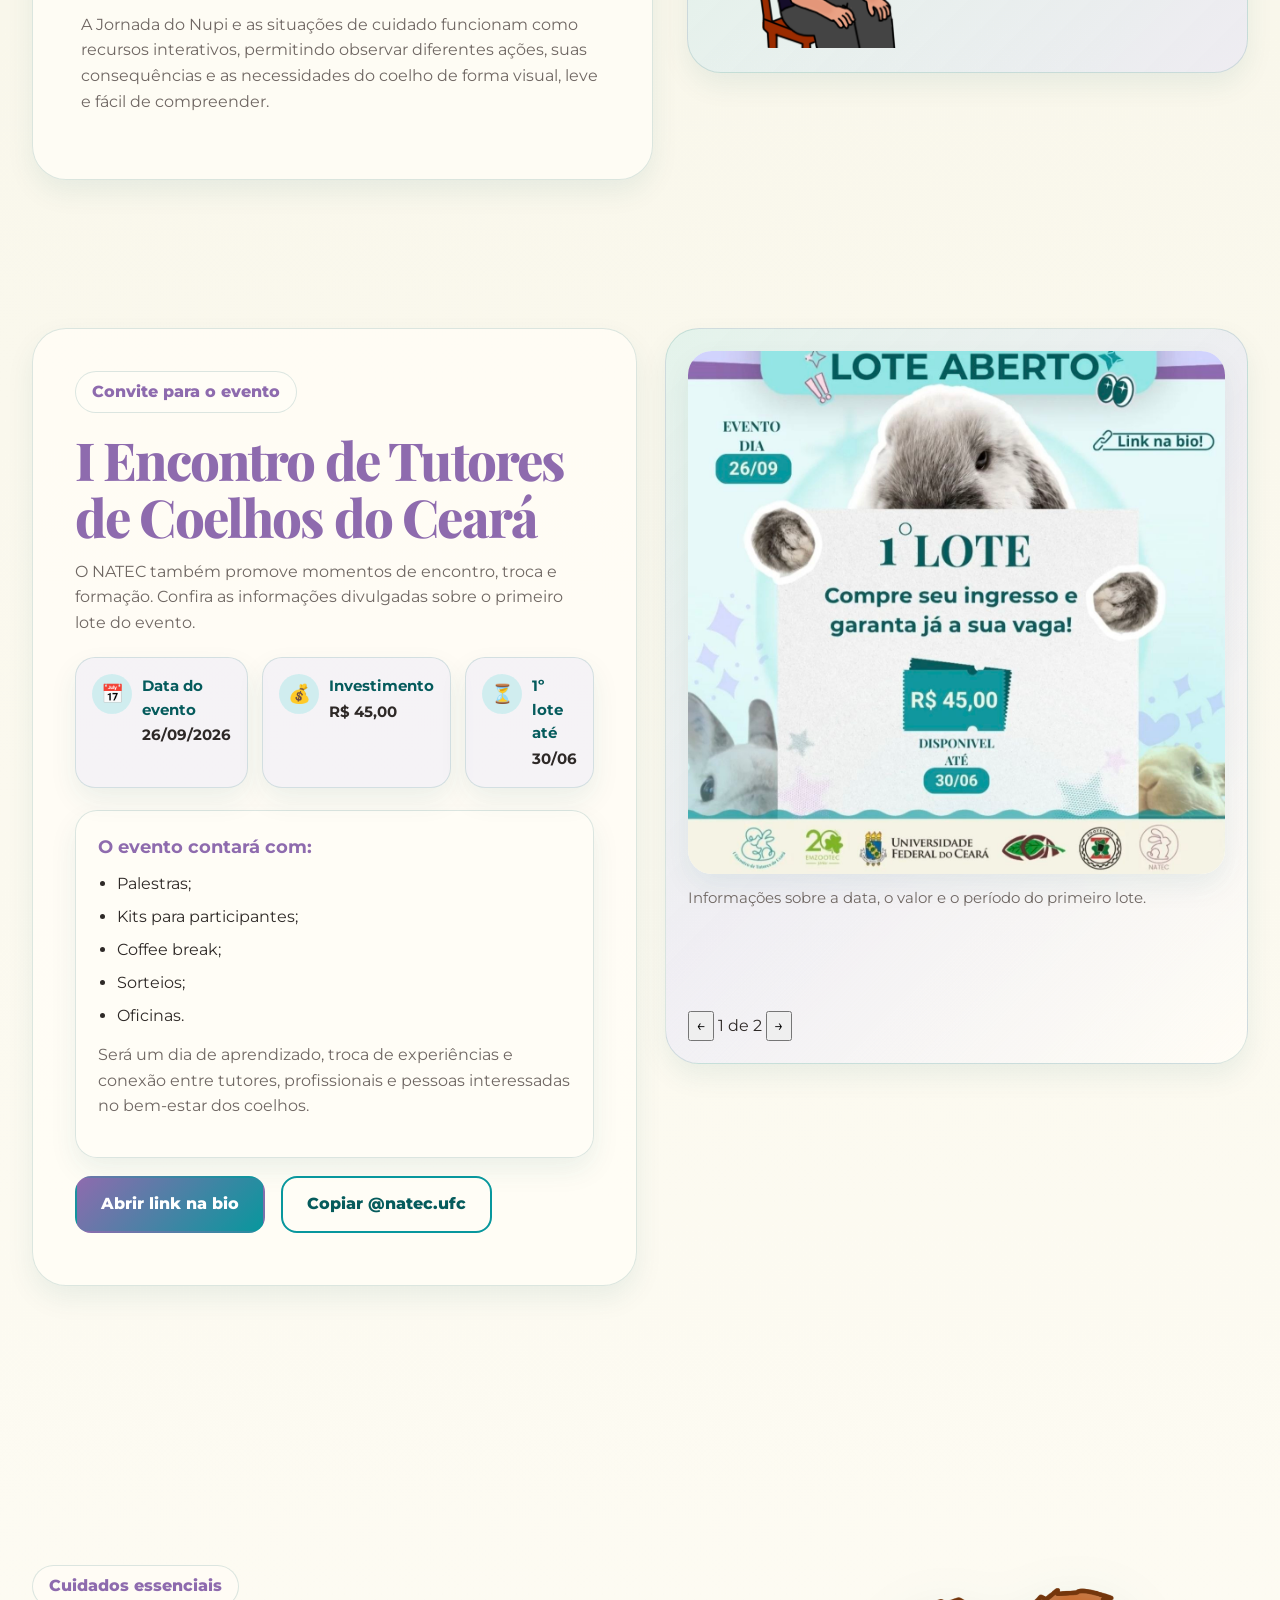
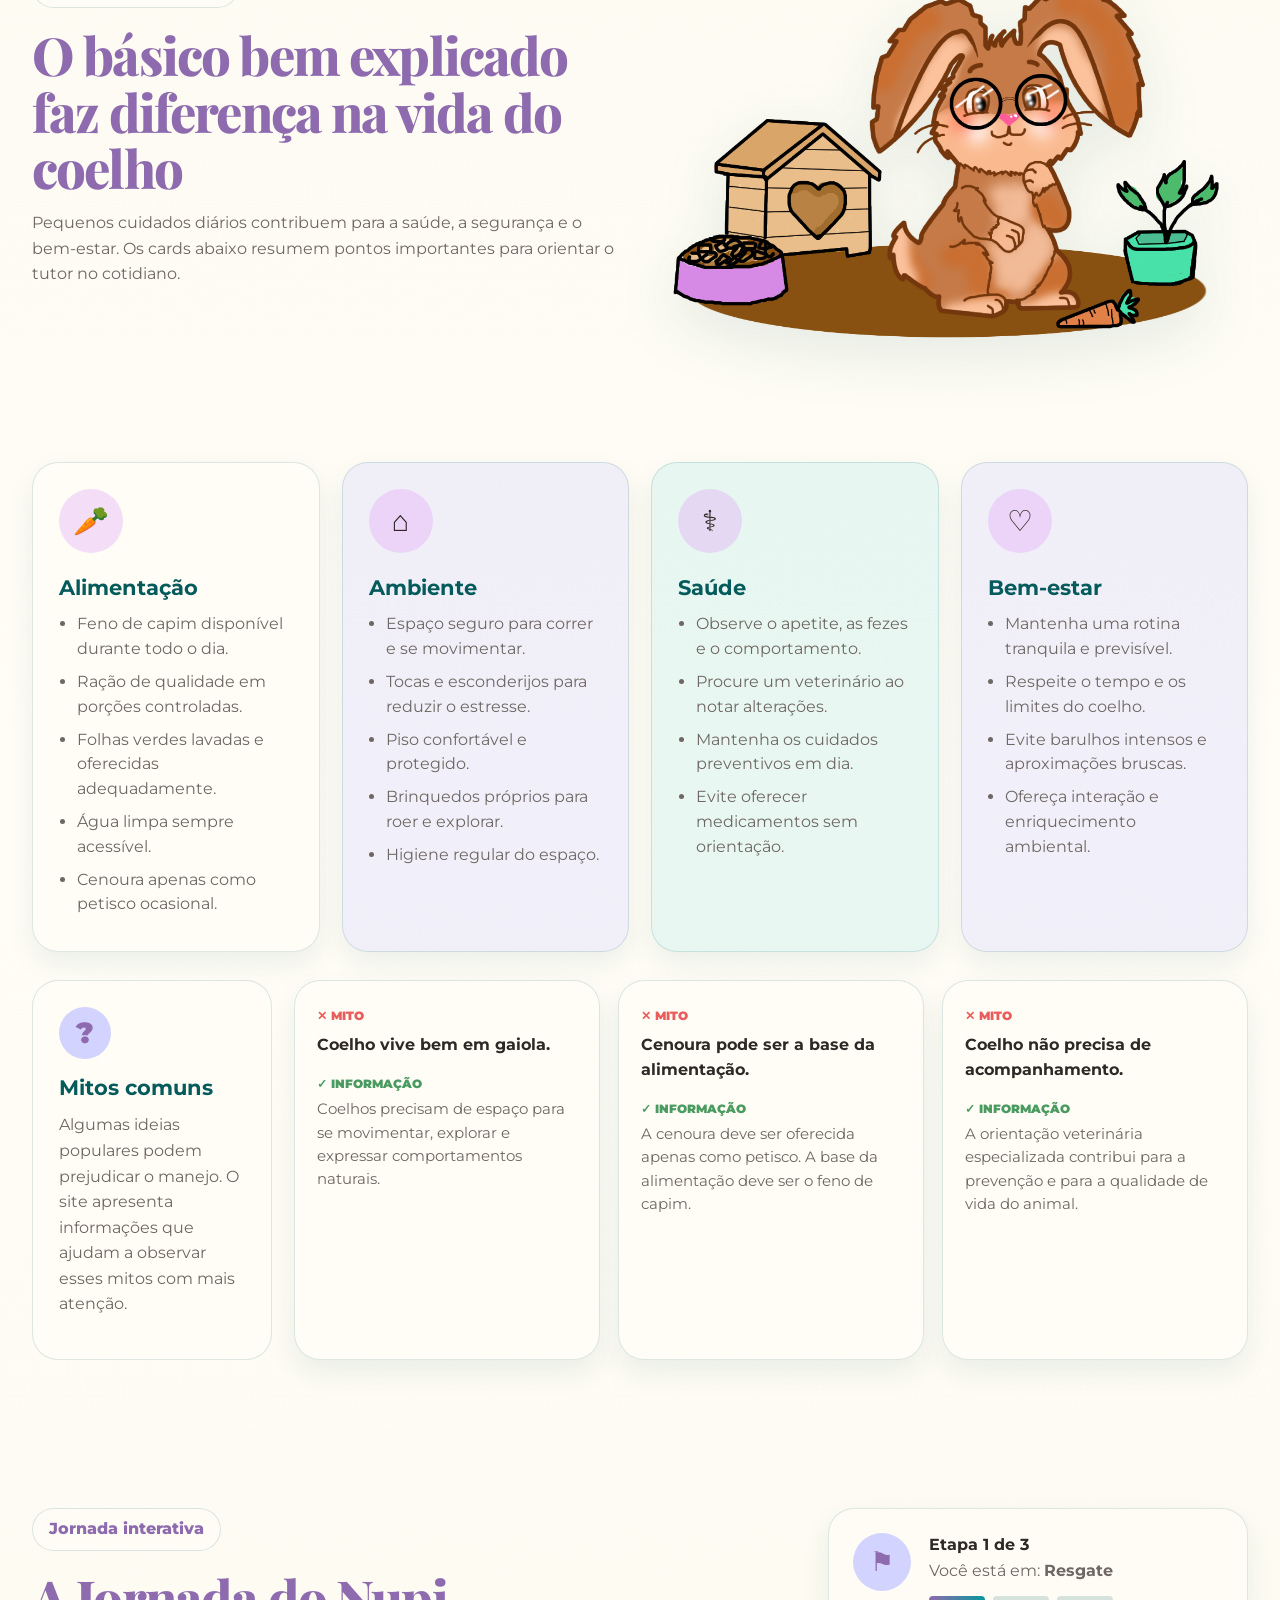
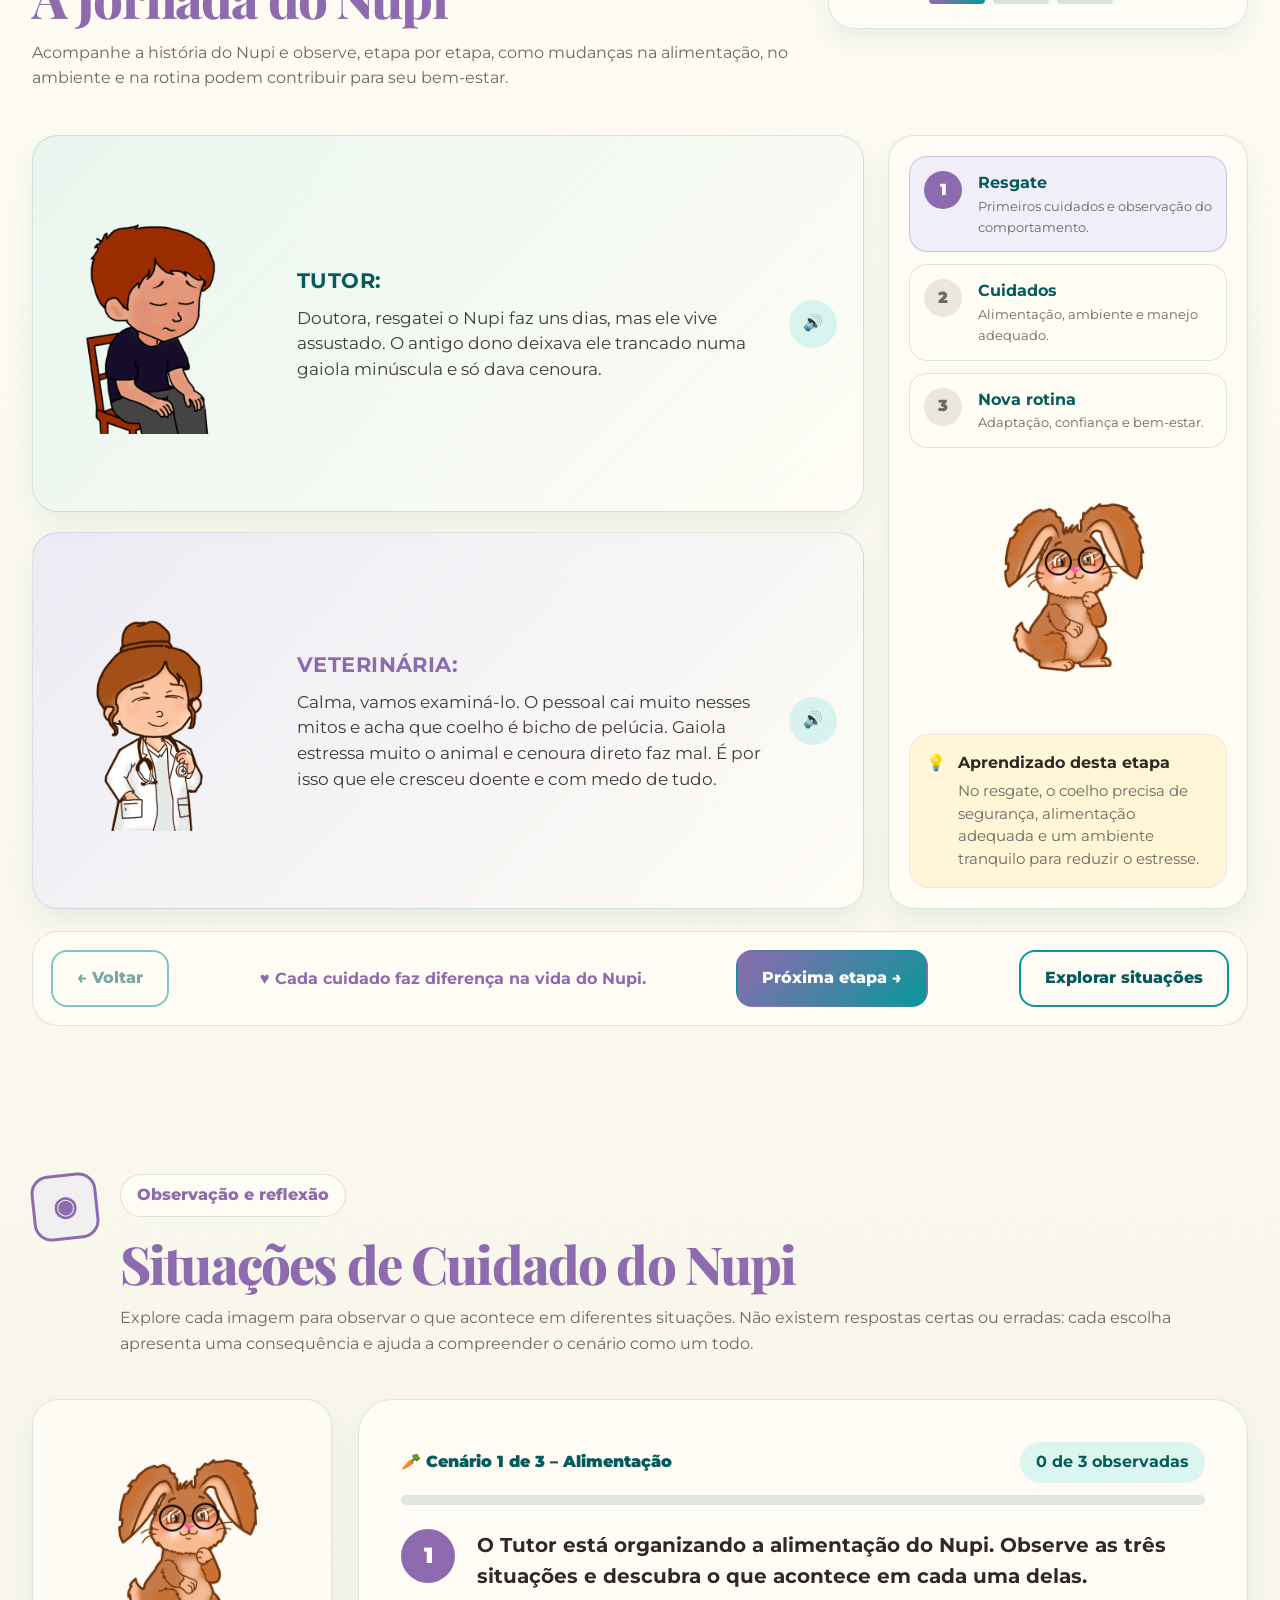
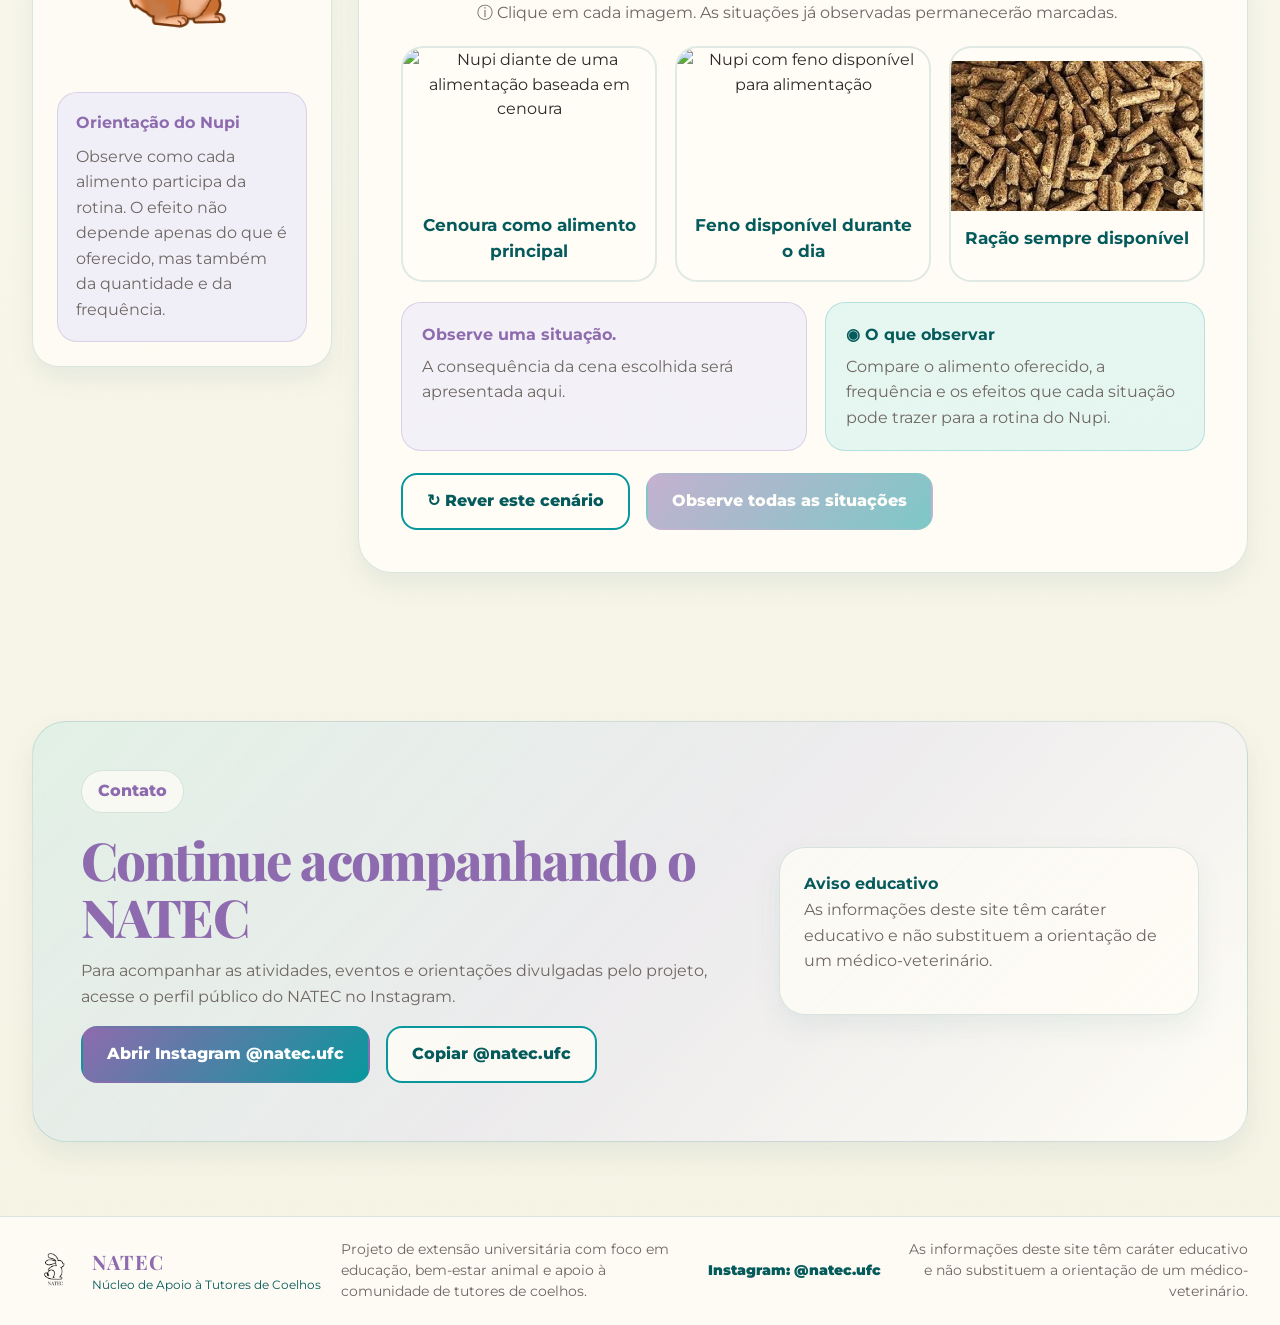
==== commit 0053598c: "Add files via upload" ====
--- a/index.html
+++ b/index.html
@@ -1,576 +1,1010 @@
-<!DOCTYPE html>
-<html lang="pt-BR">
-
-<head>
-  <meta charset="UTF-8">
-
-  <meta
-    name="viewport"
-    content="width=device-width, initial-scale=1.0"
-  >
-
-  <meta
-    name="description"
-    content="Site educativo sobre os cuidados necessários com coelhos."
-  >
-
-  <meta
-    name="keywords"
-    content="coelho, cuidados, tutor, veterinária, Nupi"
-  >
-
-  <meta
-    name="author"
-    content="Adilson Júnior, Dandara Soares"
-  >
-
-  <link rel="preconnect" href="https://fonts.googleapis.com">
-
-  <link
-    rel="preconnect"
-    href="https://fonts.gstatic.com"
-    crossorigin
-  >
-
-  <link
-    href="https://fonts.googleapis.com/css2?family=Montserrat:wght@400;600;700&family=Playfair+Display:wght@600;700&family=Roboto:wght@400;500&display=swap"
-    rel="stylesheet"
-  >
-
-  <link
-    rel="stylesheet"
-    href="style.css"
-  >
-  <script src="sketch.js"></script>
-
-  <title>A Jornada do Nupi</title>
-</head>
-
-<body>
-
-  <header class="topo">
-    <h1>A Jornada do Nupi</h1>
-  </header>
-
-  <main class="conteudo">
-
-    <section
-      id="tela_00"
-      class="tela tela-inicial ativa"
-      aria-labelledby="titulo-tela-00"
-    >
-
-      <div class="apresentacao">
-
-        <p class="identificacao-etapa">
-          Início
-        </p>
-
-        <h2 id="titulo-tela-00">
-          Aprendendo a cuidar de um coelho com responsabilidade
-        </h2>
-
-        <p>
-          Nupi foi resgatado depois de viver em condições inadequadas.
-          Agora, seu novo tutor precisa aprender como oferecer a ele um
-          ambiente seguro, uma alimentação adequada e os cuidados necessários.
-        </p>
-
-        <img
-          src="img/tela_inicial.png"
-          alt="Tutor segurando o coelho Nupi"
-          class="imagem-apresentacao"
-        >
-
-        <button
-          id="btn-comecar"
-          class="botao botao-comecar"
-          type="button"
-        >
-          Começar a jornada
-        </button>
-
-      </div>
-
-    </section>
-
-    <section
-      id="tela_01"
-      class="tela"
-      aria-labelledby="titulo-tela-01"
-    >
-
-      <div class="informacoes-etapa">
-
-        <p class="identificacao-etapa">
-          Etapa 1 de 6
-        </p>
-
-        <h2 id="titulo-tela-01">
-          O resgate do Nupi
-        </h2>
-
-      </div>
-
-      <div class="personagens">
-
-        <article class="personagem personagem-tutor">
-
-          <div class="personagem-imagem">
-
-            <img
-              src="img/tut_01.png"
-              alt="Tutor segurando o coelho Nupi"
-            >
-
-          </div>
-
-          <div class="personagem-conteudo">
-
-            <h3>Tutor:</h3>
-
-            <p>
-              Doutora, resgatei o Nupi faz alguns dias, mas ele vive
-              assustado. O antigo dono deixava ele preso numa gaiola muito
-              pequena e oferecia quase só cenoura.
-            </p>
-
-          </div>
-
-        </article>
-
-        <article class="personagem personagem-veterinaria">
-
-          <div class="personagem-conteudo">
-
-            <h3>Veterinária:</h3>
-
-            <p>
-              Entendo. Vamos examiná-lo. Muita gente acredita que gaiola e
-              cenoura são suficientes, mas coelhos precisam de espaço,
-              segurança e uma alimentação adequada. Essas condições podem ter
-              contribuído para o medo e para os problemas de saúde dele.
-            </p>
-
-          </div>
-
-          <div class="personagem-imagem">
-
-            <img
-              src="img/vet_01.png"
-              alt="Veterinária durante a consulta de Nupi"
-            >
-
-          </div>
-
-        </article>
-
-      </div>
-
-    </section>
-
-    <section
-      id="tela_02"
-      class="tela"
-      aria-labelledby="titulo-tela-02"
-    >
-
-      <div class="informacoes-etapa">
-
-        <p class="identificacao-etapa">
-          Etapa 2 de 6
-        </p>
-
-        <h2 id="titulo-tela-02">
-          O ambiente
-        </h2>
-
-      </div>
-
-      <div class="personagens">
-
-        <article class="personagem personagem-tutor">
-
-          <div class="personagem-imagem">
-
-            <img
-              src="img/tut_02.png"
-              alt="Tutor preocupado"
-            >
-
-          </div>
-
-          <div class="personagem-conteudo">
-
-            <h3>Tutor:</h3>
-
-            <p>
-              Sério? Eu achava que a cenoura era suficiente! O que eu preciso
-              mudar no ambiente dele?
-            </p>
-
-          </div>
-
-        </article>
-
-        <article class="personagem personagem-veterinaria">
-
-          <div class="personagem-conteudo">
-
-            <h3>Veterinária:</h3>
-
-            <p>
-              O ideal é que ele tenha um espaço cercado ou um cômodo seguro
-              para correr e gastar energia. Quando fica assustado, o Nupi
-              costuma procurar algum lugar para se esconder?
-            </p>
-
-          </div>
-
-          <div class="personagem-imagem">
-
-            <img
-              src="img/vet_02.png"
-              alt="Veterinária conversando com o tutor"
-            >
-
-          </div>
-
-        </article>
-
-      </div>
-
-    </section>
-
-    <section
-      id="tela_03"
-      class="tela"
-      aria-labelledby="titulo-tela-03"
-    >
-
-      <div class="informacoes-etapa">
-
-        <p class="identificacao-etapa">
-          Etapa 3 de 6
-        </p>
-
-        <h2 id="titulo-tela-03">
-          Segurança e manejo
-        </h2>
-
-      </div>
-
-      <div class="personagens">
-
-        <article class="personagem personagem-tutor">
-
-          <div class="personagem-imagem">
-
-            <img
-              src="img/tut_03.png"
-              alt="Tutor segurando o coelho Nupi"
-            >
-
-          </div>
-
-          <div class="personagem-conteudo">
-
-            <h3>Tutor:</h3>
-
-            <p>
-              Sim. Ele se encolhe num canto e parece não saber para onde ir.
-            </p>
-
-          </div>
-
-        </article>
-
-        <article class="personagem personagem-veterinaria">
-
-          <div class="personagem-conteudo">
-
-            <h3>Veterinária:</h3>
-
-            <p>
-              Então prepare um cantinho calmo com uma toca para ele se
-              proteger. Coloque também brinquedos de madeira próprios para
-              coelhos. E, ao segurá-lo, apoie bem o corpo e não force quando
-              ele estiver com medo.
-            </p>
-
-          </div>
-
-          <div class="personagem-imagem">
-
-            <img
-              src="img/vet_03.jpg"
-              alt="Veterinária explicando os cuidados com Nupi"
-            >
-
-          </div>
-
-        </article>
-
-      </div>
-
-    </section>
-
-    <section
-      id="tela_04"
-      class="tela"
-      aria-labelledby="titulo-tela-04"
-    >
-
-      <div class="informacoes-etapa">
-
-        <p class="identificacao-etapa">
-          Etapa 4 de 6
-        </p>
-
-        <h2 id="titulo-tela-04">
-          A alimentação
-        </h2>
-
-      </div>
-
-      <div class="personagens">
-
-        <article class="personagem personagem-tutor">
-
-          <div class="personagem-imagem">
-
-            <img
-              src="img/tut_04.png"
-              alt="Tutor segurando o coelho Nupi"
-            >
-
-          </div>
-
-          <div class="personagem-conteudo">
-
-            <h3>Tutor:</h3>
-
-            <p>
-              Caramba, faz sentido. Então a toca vai ajudar o Nupi a se sentir
-              seguro. E sobre a comida? O que eu dou no lugar da cenoura?
-            </p>
-
-          </div>
-
-        </article>
-
-        <article class="personagem personagem-veterinaria">
-
-          <div class="personagem-conteudo">
-
-            <h3>Veterinária:</h3>
-
-            <p>
-              A base da alimentação deve ser o feno de capim, que precisa
-              ficar disponível o dia inteiro.
-            </p>
-
-          </div>
-
-          <div class="personagem-imagem">
-
-            <img
-              src="img/vet_04.png"
-              alt="Veterinária explicando a alimentação de Nupi"
-            >
-
-          </div>
-
-        </article>
-
-      </div>
-
-    </section>
-
-    <section
-      id="tela_05"
-      class="tela"
-      aria-labelledby="titulo-tela-05"
-    >
-
-      <div class="informacoes-etapa">
-
-        <p class="identificacao-etapa">
-          Etapa 5 de 6
-        </p>
-
-        <h2 id="titulo-tela-05">
-          Ração e vegetais
-        </h2>
-
-      </div>
-
-      <div class="personagens">
-
-        <article class="personagem personagem-tutor">
-
-          <div class="personagem-imagem">
-
-            <img
-              src="img/tut_05.png"
-              alt="Tutor segurando o coelho Nupi"
-            >
-
-          </div>
-
-          <div class="personagem-conteudo">
-
-            <h3>Tutor:</h3>
-
-            <p>
-              Feno o dia todo? Mas e a ração?
-            </p>
-
-          </div>
-
-        </article>
-
-        <article class="personagem personagem-veterinaria">
-
-          <div class="personagem-conteudo">
-
-            <h3>Veterinária:</h3>
-
-            <p>
-              A ração peletizada entra sim, mas em porções controladas.
-              Folhas verdes escuras, bem lavadas, podem complementar a
-              alimentação, e a cenoura deve ser oferecida apenas de vez em
-              quando.
-            </p>
-
-          </div>
-
-          <div class="personagem-imagem">
-
-            <img
-              src="img/vet_05.png"
-              alt="Veterinária orientando o tutor sobre a alimentação"
-            >
-
-          </div>
-
-        </article>
-
-      </div>
-
-    </section>
-
-    <section
-      id="tela_06"
-      class="tela"
-      aria-labelledby="titulo-tela-06"
-    >
-
-      <div class="informacoes-etapa">
-
-        <p class="identificacao-etapa">
-          Etapa 6 de 6
-        </p>
-
-        <h2 id="titulo-tela-06">
-          Continuando a aprendizagem
-        </h2>
-
-      </div>
-
-      <div class="personagens">
-
-        <article class="personagem personagem-tutor">
-
-          <div class="personagem-imagem">
-
-            <img
-              src="img/tut_06.png"
-              alt="Tutor segurando o coelho Nupi"
-            >
-
-          </div>
-
-          <div class="personagem-conteudo">
-
-            <h3>Tutor:</h3>
-
-            <p>
-              Entendi: feno o dia inteiro, ração controlada e folhas verdes
-              para complementar. Caraca, eu estava fazendo muita coisa errada.
-              Como eu aprendo a cuidar dele direito para não vacilar mais?
-            </p>
-
-          </div>
-
-        </article>
-
-        <article class="personagem personagem-veterinaria">
-
-          <div class="personagem-conteudo">
-
-            <h3>Veterinária:</h3>
-
-            <p>
-              O segredo é continuar observando o Nupi, conversando com
-              profissionais e trocando experiências com outros tutores.
-              Inclusive, vai rolar o I Encontro de Tutores de Coelhos do
-              Ceará, aqui em Fortaleza. Antes disso, topa analisar algumas
-              situações e decidir como você cuidaria dele?
-            </p>
-
-          </div>
-
-          <div class="personagem-imagem">
-
-            <img
-              src="img/vet_06.png"
-              alt="Veterinária convidando o tutor para continuar aprendendo"
-            >
-
-          </div>
-
-        </article>
-
-      </div>
-
-    </section>
-
-    <nav
-      class="controles"
-      aria-label="Navegação da história"
-    >
-
-      <button
-        id="btn-voltar"
-        class="botao botao-navegacao"
-        type="button"
-        disabled
-      >
-        Voltar
-      </button>
-
-      <button
-        id="btn-avancar"
-        class="botao botao-navegacao"
-        type="button"
-      >
-        Avançar
-      </button>
-
-      <button
-        id="btn-desafio"
-        class="botao botao-desafio"
-        type="button"
-        disabled
-      >
-        Desafio
-      </button>
-
-    </nav>
-
-  </main>
-
-</body>
-
+<!DOCTYPE html>
+<html lang="pt-BR">
+<head>
+  <meta charset="UTF-8" />
+
+  <meta
+    name="viewport"
+    content="width=device-width, initial-scale=1.0"
+  />
+
+  <title>NATEC | Jornada do Nupi</title>
+
+  <meta
+    name="description"
+    content="Site educativo do NATEC com orientações sobre cuidados com coelhos, narrativa interativa, situações de cuidado do Nupi e informações sobre o projeto."
+  />
+
+  <link rel="preconnect" href="https://fonts.googleapis.com" />
+  <link rel="preconnect" href="https://fonts.gstatic.com" crossorigin />
+
+  <link
+    href="https://fonts.googleapis.com/css2?family=Montserrat:wght@400;500;600;700;800&family=Playfair+Display:wght@700;800&family=Roboto:wght@400;500;700&display=swap"
+    rel="stylesheet"
+  />
+
+  <link rel="stylesheet" href="style.css" />
+</head>
+
+<body>
+  <header class="site-header">
+    <a
+      class="brand"
+      href="#inicio"
+      aria-label="Ir para o início do site NATEC"
+    >
+      <span class="brand-mark-wrap" aria-hidden="true">
+        <img
+          src="assets/brand-rabbit.png"
+          alt=""
+          class="brand-mark"
+        />
+      </span>
+
+      <div class="brand-text">
+        <strong>NATEC</strong>
+        <small>Núcleo de Apoio à Tutores de Coelhos</small>
+      </div>
+    </a>
+
+    <button
+      class="menu-toggle"
+      type="button"
+      aria-label="Abrir menu"
+      aria-expanded="false"
+      aria-controls="main-nav"
+    >
+      ☰
+    </button>
+
+    <nav
+      class="main-nav"
+      id="main-nav"
+      aria-label="Navegação principal"
+    >
+      <a href="#inicio" class="nav-link active">⌂ Início</a>
+      <a href="#sobre" class="nav-link">⌖ Sobre</a>
+      <a href="#evento" class="nav-link">✦ Evento</a>
+      <a href="#cuidados" class="nav-link">♧ Cuidados essenciais</a>
+      <a href="#jornada" class="nav-link">▣ Jornada do Nupi</a>
+      <a href="#situacoes" class="nav-link">◉ Situações de cuidado</a>
+      <a href="#contato" class="nav-link">✉ Contato</a>
+    </nav>
+  </header>
+
+  <main>
+    <!-- INÍCIO -->
+    <section
+      id="inicio"
+      class="section hero-section"
+      aria-labelledby="hero-title"
+    >
+      <div class="container hero-grid">
+        <div class="hero-copy reveal">
+          <span class="eyebrow">
+            ♥ Informação que transforma cuidados em qualidade de vida
+          </span>
+
+          <h1 id="hero-title">
+            Cuidando melhor dos coelhos
+            <span>com informação e empatia</span>
+          </h1>
+
+          <p>
+            O NATEC apoia tutores com orientações acessíveis sobre
+            alimentação, ambiente, saúde e bem-estar dos coelhos,
+            reunindo conteúdo educativo e interação em uma experiência
+            simples de navegar.
+          </p>
+
+          <div class="hero-actions">
+            <a class="btn btn-primary" href="#jornada">
+              Começar a jornada
+            </a>
+
+            <a class="btn btn-secondary" href="#cuidados">
+              Ver cuidados essenciais
+            </a>
+
+            <a class="btn btn-secondary" href="#evento">
+              Ver evento
+            </a>
+          </div>
+
+          <div class="event-inline-note">
+            <strong>Evento em destaque:</strong>
+
+            <span>
+              I Encontro de Tutores de Coelhos do Ceará · 26/09/2026
+            </span>
+          </div>
+        </div>
+
+        <figure
+          class="hero-art reveal"
+          aria-label="Ilustração do Nupi em ambiente seguro"
+        >
+          <img
+            src="assets/hero-nupi.png"
+            alt="Nupi em ambiente acolhedor com toca, ração, planta e cenoura"
+          />
+        </figure>
+      </div>
+
+      <div
+        class="container quick-cards"
+        aria-label="Principais temas do site"
+      >
+        <a href="#cuidados" class="quick-card">
+          <span aria-hidden="true">🥕</span>
+          <strong>Alimentação</strong>
+          <p>Feno, ração, água e alimentos oferecidos com equilíbrio.</p>
+        </a>
+
+        <a href="#cuidados" class="quick-card">
+          <span aria-hidden="true">⌂</span>
+          <strong>Ambiente</strong>
+          <p>Espaço, segurança, higiene e enriquecimento ambiental.</p>
+        </a>
+
+        <a href="#cuidados" class="quick-card">
+          <span aria-hidden="true">⚕</span>
+          <strong>Saúde</strong>
+          <p>Sinais de atenção e acompanhamento veterinário.</p>
+        </a>
+
+        <a href="#cuidados" class="quick-card">
+          <span aria-hidden="true">♡</span>
+          <strong>Bem-estar</strong>
+          <p>Rotina, vínculo, conforto e respeito ao tempo do coelho.</p>
+        </a>
+      </div>
+    </section>
+
+    <!-- SOBRE -->
+    <section
+      id="sobre"
+      class="section about-section"
+      aria-labelledby="about-title"
+    >
+      <div class="container two-column">
+        <div class="text-block reveal">
+          <span class="section-kicker">Sobre o projeto</span>
+
+          <h2 id="about-title">
+            Um site educativo com linguagem acolhedora
+          </h2>
+
+          <p>
+            Esta proposta organiza o conteúdo do NATEC em formato de
+            site. Primeiro, apresenta o projeto e orientações essenciais.
+            Depois, convida o tutor a aprender por meio da história e das
+            situações de cuidado do Nupi.
+          </p>
+
+          <p>
+            A Jornada do Nupi e as situações de cuidado funcionam como
+            recursos interativos, permitindo observar diferentes ações,
+            suas consequências e as necessidades do coelho de forma
+            visual, leve e fácil de compreender.
+          </p>
+        </div>
+
+        <article class="about-card reveal">
+          <img
+            src="assets/tutor-feliz.png"
+            alt="Tutor feliz após aprender sobre os cuidados com o Nupi"
+            loading="lazy"
+          />
+
+          <div>
+            <strong>Objetivo da experiência</strong>
+
+            <p>
+              Transformar informações sobre manejo e bem-estar em uma
+              experiência clara, útil e acolhedora para tutores de
+              coelhos.
+            </p>
+          </div>
+        </article>
+      </div>
+    </section>
+
+    <!-- EVENTO -->
+    <section
+      id="evento"
+      class="section event-section"
+      aria-labelledby="event-title"
+    >
+      <div class="container event-grid">
+        <div class="event-copy reveal">
+          <span class="section-kicker">Convite para o evento</span>
+
+          <h2 id="event-title">
+            I Encontro de Tutores de Coelhos do Ceará
+          </h2>
+
+          <p>
+            O NATEC também promove momentos de encontro, troca e
+            formação. Confira as informações divulgadas sobre o primeiro
+            lote do evento.
+          </p>
+
+          <div class="event-highlights">
+            <article class="event-pill">
+              <span aria-hidden="true">📅</span>
+
+              <div>
+                <strong>Data do evento</strong>
+                <p>26/09/2026</p>
+              </div>
+            </article>
+
+            <article class="event-pill">
+              <span aria-hidden="true">💰</span>
+
+              <div>
+                <strong>Investimento</strong>
+                <p>R$ 45,00</p>
+              </div>
+            </article>
+
+            <article class="event-pill">
+              <span aria-hidden="true">⏳</span>
+
+              <div>
+                <strong>1º lote até</strong>
+                <p>30/06</p>
+              </div>
+            </article>
+          </div>
+
+          <div class="event-detail-card">
+            <strong>O evento contará com:</strong>
+
+            <ul>
+              <li>Palestras;</li>
+              <li>Kits para participantes;</li>
+              <li>Coffee break;</li>
+              <li>Sorteios;</li>
+              <li>Oficinas.</li>
+            </ul>
+
+            <p>
+              Será um dia de aprendizado, troca de experiências e
+              conexão entre tutores, profissionais e pessoas
+              interessadas no bem-estar dos coelhos.
+            </p>
+          </div>
+
+          <div class="event-actions">
+            <a
+              class="btn btn-primary"
+              href="https://www.instagram.com/natec.ufc?igsh=a2lrODVhN2JuYm42"
+              target="_blank"
+              rel="noopener noreferrer"
+            >
+              Abrir link na bio
+            </a>
+
+            <button
+              class="btn btn-secondary"
+              type="button"
+              id="copy-instagram-event"
+            >
+              Copiar @natec.ufc
+            </button>
+          </div>
+
+          <p
+            class="copy-status"
+            id="copy-status-event"
+            aria-live="polite"
+          ></p>
+        </div>
+
+        <div class="event-gallery reveal">
+          <div
+            class="event-carousel"
+            id="event-carousel"
+            aria-label="Imagens de divulgação do evento"
+          >
+            <figure
+              class="event-slide active"
+              data-event-slide="0"
+            >
+              <img
+                src="assets/evento-lote-1.jpg"
+                alt="Convite do primeiro lote do I Encontro de Tutores de Coelhos do Ceará"
+                loading="lazy"
+              />
+
+              <figcaption>
+                Informações sobre a data, o valor e o período do
+                primeiro lote.
+              </figcaption>
+            </figure>
+
+            <figure
+              class="event-slide"
+              data-event-slide="1"
+              hidden
+            >
+              <img
+                src="assets/evento-lote-2.jpg"
+                alt="Publicação do evento apresentando palestras, kits, coffee break, sorteios e oficinas"
+                loading="lazy"
+              />
+
+              <figcaption>
+                Atividades e experiências previstas para o evento.
+              </figcaption>
+            </figure>
+          </div>
+
+          <div
+            class="event-carousel-controls"
+            aria-label="Controles das imagens do evento"
+          >
+            <button
+              type="button"
+              class="carousel-button"
+              id="event-prev"
+              aria-label="Ver imagem anterior"
+            >
+              ←
+            </button>
+
+            <span
+              class="carousel-status"
+              id="event-slide-status"
+              aria-live="polite"
+            >
+              1 de 2
+            </span>
+
+            <button
+              type="button"
+              class="carousel-button"
+              id="event-next"
+              aria-label="Ver próxima imagem"
+            >
+              →
+            </button>
+          </div>
+        </div>
+      </div>
+    </section>
+
+    <!-- CUIDADOS ESSENCIAIS -->
+    <section
+      id="cuidados"
+      class="section care-section"
+      aria-labelledby="care-title"
+    >
+      <div class="container section-head">
+        <div class="reveal">
+          <span class="section-kicker">Cuidados essenciais</span>
+
+          <h2 id="care-title">
+            O básico bem explicado faz diferença na vida do coelho
+          </h2>
+
+          <p>
+            Pequenos cuidados diários contribuem para a saúde, a
+            segurança e o bem-estar. Os cards abaixo resumem pontos
+            importantes para orientar o tutor no cotidiano.
+          </p>
+        </div>
+
+        <img
+          src="assets/hero-nupi.png"
+          alt="Nupi em ambiente seguro com toca e alimentação"
+          class="care-hero-img reveal"
+          loading="lazy"
+        />
+      </div>
+
+      <div class="container care-grid">
+        <article class="care-card reveal">
+          <span class="card-icon" aria-hidden="true">🥕</span>
+
+          <h3>Alimentação</h3>
+
+          <ul>
+            <li>Feno de capim disponível durante todo o dia.</li>
+            <li>Ração de qualidade em porções controladas.</li>
+            <li>Folhas verdes lavadas e oferecidas adequadamente.</li>
+            <li>Água limpa sempre acessível.</li>
+            <li>Cenoura apenas como petisco ocasional.</li>
+          </ul>
+        </article>
+
+        <article class="care-card reveal">
+          <span class="card-icon" aria-hidden="true">⌂</span>
+
+          <h3>Ambiente</h3>
+
+          <ul>
+            <li>Espaço seguro para correr e se movimentar.</li>
+            <li>Tocas e esconderijos para reduzir o estresse.</li>
+            <li>Piso confortável e protegido.</li>
+            <li>Brinquedos próprios para roer e explorar.</li>
+            <li>Higiene regular do espaço.</li>
+          </ul>
+        </article>
+
+        <article class="care-card reveal">
+          <span class="card-icon" aria-hidden="true">⚕</span>
+
+          <h3>Saúde</h3>
+
+          <ul>
+            <li>Observe o apetite, as fezes e o comportamento.</li>
+            <li>Procure um veterinário ao notar alterações.</li>
+            <li>Mantenha os cuidados preventivos em dia.</li>
+            <li>Evite oferecer medicamentos sem orientação.</li>
+          </ul>
+        </article>
+
+        <article class="care-card reveal">
+          <span class="card-icon" aria-hidden="true">♡</span>
+
+          <h3>Bem-estar</h3>
+
+          <ul>
+            <li>Mantenha uma rotina tranquila e previsível.</li>
+            <li>Respeite o tempo e os limites do coelho.</li>
+            <li>Evite barulhos intensos e aproximações bruscas.</li>
+            <li>Ofereça interação e enriquecimento ambiental.</li>
+          </ul>
+        </article>
+      </div>
+
+      <div class="container myths-layout">
+        <div class="myths-intro reveal">
+          <span class="circle-question" aria-hidden="true">?</span>
+
+          <h3>Mitos comuns</h3>
+
+          <p>
+            Algumas ideias populares podem prejudicar o manejo. O site
+            apresenta informações que ajudam a observar esses mitos com
+            mais atenção.
+          </p>
+        </div>
+
+        <div class="myth-cards">
+          <article class="myth-card reveal">
+            <span class="myth-label wrong">✕ MITO</span>
+
+            <strong>Coelho vive bem em gaiola.</strong>
+
+            <span class="myth-label right">✓ INFORMAÇÃO</span>
+
+            <p>
+              Coelhos precisam de espaço para se movimentar, explorar e
+              expressar comportamentos naturais.
+            </p>
+          </article>
+
+          <article class="myth-card reveal">
+            <span class="myth-label wrong">✕ MITO</span>
+
+            <strong>Cenoura pode ser a base da alimentação.</strong>
+
+            <span class="myth-label right">✓ INFORMAÇÃO</span>
+
+            <p>
+              A cenoura deve ser oferecida apenas como petisco. A base
+              da alimentação deve ser o feno de capim.
+            </p>
+          </article>
+
+          <article class="myth-card reveal">
+            <span class="myth-label wrong">✕ MITO</span>
+
+            <strong>Coelho não precisa de acompanhamento.</strong>
+
+            <span class="myth-label right">✓ INFORMAÇÃO</span>
+
+            <p>
+              A orientação veterinária especializada contribui para a
+              prevenção e para a qualidade de vida do animal.
+            </p>
+          </article>
+        </div>
+      </div>
+    </section>
+
+    <!-- JORNADA DO NUPI -->
+    <section
+      id="jornada"
+      class="section journey-section"
+      aria-labelledby="journey-title"
+    >
+      <div class="container journey-top">
+        <div class="reveal">
+          <span class="section-kicker">Jornada interativa</span>
+
+          <h2 id="journey-title">A Jornada do Nupi</h2>
+
+          <p>
+            Acompanhe a história do Nupi e observe, etapa por etapa,
+            como mudanças na alimentação, no ambiente e na rotina podem
+            contribuir para seu bem-estar.
+          </p>
+        </div>
+
+        <div class="progress-card reveal" aria-live="polite">
+          <span class="progress-icon" aria-hidden="true">⚑</span>
+
+          <div>
+            <strong id="journey-progress-title">
+              Etapa 1 de 3
+            </strong>
+
+            <p>
+              Você está em:
+              <b id="journey-current-name">Resgate</b>
+            </p>
+
+            <div
+              class="step-dots"
+              aria-label="Progresso da Jornada do Nupi"
+            >
+              <span class="dot active" aria-hidden="true"></span>
+              <span class="dot" aria-hidden="true"></span>
+              <span class="dot" aria-hidden="true"></span>
+            </div>
+          </div>
+        </div>
+      </div>
+
+      <div class="container journey-layout">
+        <div class="dialogue-column">
+          <article class="dialogue-card tutor-card reveal">
+            <img
+              src="assets/story-tutor.png"
+              alt="Tutor conversando sobre o resgate do Nupi"
+              loading="lazy"
+            />
+
+            <div>
+              <h3>Tutor:</h3>
+
+              <p id="tutor-text">
+                Doutora, resgatei o Nupi faz uns dias, mas ele vive
+                assustado. O antigo dono deixava ele trancado numa
+                gaiola minúscula e só dava cenoura.
+              </p>
+            </div>
+
+            <button
+              class="audio-button"
+              type="button"
+              data-speak-target="tutor-text"
+              aria-label="Ouvir fala do tutor"
+            >
+              🔊
+            </button>
+          </article>
+
+          <article class="dialogue-card vet-card reveal">
+            <img
+              src="assets/story-vet.png"
+              alt="Veterinária orientando o tutor"
+              loading="lazy"
+            />
+
+            <div>
+              <h3>Veterinária:</h3>
+
+              <p id="vet-text">
+                Calma, vamos examiná-lo. O pessoal cai muito nesses
+                mitos e acha que coelho é bicho de pelúcia. Gaiola
+                estressa muito o animal e cenoura direto faz mal. É por
+                isso que ele cresceu doente e com medo de tudo.
+              </p>
+            </div>
+
+            <button
+              class="audio-button"
+              type="button"
+              data-speak-target="vet-text"
+              aria-label="Ouvir fala da veterinária"
+            >
+              🔊
+            </button>
+          </article>
+        </div>
+
+        <aside
+          class="journey-sidebar reveal"
+          aria-label="Etapas da Jornada do Nupi"
+        >
+          <div class="step-list" id="journey-steps">
+            <button
+              type="button"
+              class="step-item active"
+              data-step="0"
+            >
+              <span>1</span>
+
+              <b>Resgate</b>
+
+              <small>
+                Primeiros cuidados e observação do comportamento.
+              </small>
+            </button>
+
+            <button
+              type="button"
+              class="step-item"
+              data-step="1"
+            >
+              <span>2</span>
+
+              <b>Cuidados</b>
+
+              <small>
+                Alimentação, ambiente e manejo adequado.
+              </small>
+            </button>
+
+            <button
+              type="button"
+              class="step-item"
+              data-step="2"
+            >
+              <span>3</span>
+
+              <b>Nova rotina</b>
+
+              <small>
+                Adaptação, confiança e bem-estar.
+              </small>
+            </button>
+          </div>
+
+          <img
+            src="assets/nupi-thinking.png"
+            alt="Nupi observando e refletindo sobre os cuidados"
+            class="sidebar-nupi"
+            loading="lazy"
+          />
+
+          <div class="learning-box">
+            <span aria-hidden="true">💡</span>
+
+            <div>
+              <strong>Aprendizado desta etapa</strong>
+
+              <p id="learning-text">
+                No resgate, o coelho precisa de segurança, alimentação
+                adequada e um ambiente tranquilo para reduzir o
+                estresse.
+              </p>
+            </div>
+          </div>
+        </aside>
+      </div>
+
+      <div class="container journey-actions reveal">
+        <button
+          class="btn btn-secondary"
+          type="button"
+          id="prev-step"
+        >
+          ← Voltar
+        </button>
+
+        <p>♥ Cada cuidado faz diferença na vida do Nupi.</p>
+
+        <button
+          class="btn btn-primary"
+          type="button"
+          id="next-step"
+        >
+          Próxima etapa →
+        </button>
+
+        <a class="btn btn-secondary" href="#situacoes">
+          Explorar situações
+        </a>
+      </div>
+    </section>
+
+    <!-- SITUAÇÕES DE CUIDADO -->
+    <section
+      id="situacoes"
+      class="section situations-section"
+      aria-labelledby="situations-title"
+    >
+      <div class="container situations-page">
+        <div class="situations-intro reveal">
+          <span
+            class="situations-mark"
+            aria-hidden="true"
+          >
+            ◉
+          </span>
+
+          <div>
+            <span class="section-kicker">
+              Observação e reflexão
+            </span>
+
+            <h2 id="situations-title">
+              Situações de Cuidado do Nupi
+            </h2>
+
+            <p>
+              Explore cada imagem para observar o que acontece em
+              diferentes situações. Não existem respostas certas ou
+              erradas: cada escolha apresenta uma consequência e ajuda
+              a compreender o cenário como um todo.
+            </p>
+          </div>
+        </div>
+
+        <div class="situations-layout">
+          <aside
+            class="nupi-mediation reveal"
+            aria-live="polite"
+          >
+            <img
+              src="assets/nupi-thinking.png"
+              alt="Nupi observando as situações de cuidado"
+              id="mediator-image"
+              loading="lazy"
+            />
+
+            <div class="mediation-card">
+              <strong id="mediator-title">
+                Orientação do Nupi
+              </strong>
+
+              <p id="mediator-text">
+                Observe cada cena com atenção. Ao explorar todas as
+                imagens, você poderá comparar as consequências e
+                compreender o cenário completo.
+              </p>
+            </div>
+          </aside>
+
+          <div class="situations-card reveal">
+            <div class="situations-progress">
+              <span id="scenario-category">
+                🥕 Cenário 1 de 3 – Alimentação
+              </span>
+
+              <b id="observed-count">
+                0 de 3 observadas
+              </b>
+
+              <div
+                class="bar"
+                role="progressbar"
+                aria-label="Progresso das situações observadas"
+                aria-valuemin="0"
+                aria-valuemax="3"
+                aria-valuenow="0"
+              >
+                <span id="situations-bar"></span>
+              </div>
+            </div>
+
+            <div class="situation-row">
+              <span
+                class="situation-number"
+                id="scenario-number"
+                aria-hidden="true"
+              >
+                1
+              </span>
+
+              <div>
+                <h3 id="scenario-text">
+                  O Tutor está organizando a alimentação do Nupi.
+                  Observe as três situações e descubra o que acontece em
+                  cada uma delas.
+                </h3>
+
+                <p>
+                  ⓘ Clique em cada imagem. As situações já observadas
+                  permanecerão marcadas.
+                </p>
+              </div>
+            </div>
+
+            <!--
+              As opções serão inseridas pelo script.js.
+
+              Alimentação:
+              option-cenoura.jpg
+              option-feno.jpg
+              option-racao.jpg
+
+              Manejo:
+              option-rapido.jpg
+              option-seguro.jpg
+              option-esperar.jpg
+
+              Ambiente:
+              option-gaiola.jpg
+              option-barulho.jpg
+              hero-nupi.png
+            -->
+
+            <div
+              class="situations-options-grid"
+              id="situations-options"
+              aria-label="Situações disponíveis para observação"
+            ></div>
+
+            <div class="situation-feedback-grid">
+              <div
+                class="consequence-box"
+                id="consequence-box"
+                aria-live="polite"
+              >
+                <strong>Observe uma situação.</strong>
+
+                <p>
+                  A consequência da cena escolhida será apresentada
+                  aqui.
+                </p>
+              </div>
+
+              <div
+                class="observation-box"
+                id="observation-box"
+              >
+                <strong>◉ O que observar</strong>
+
+                <p>
+                  Compare o alimento oferecido, a frequência e os
+                  efeitos que cada situação pode trazer para a rotina
+                  do Nupi.
+                </p>
+              </div>
+            </div>
+
+            <div
+              class="situation-summary"
+              id="situation-summary"
+              aria-live="polite"
+              hidden
+            >
+              <span class="summary-label">
+                Visão do todo
+              </span>
+
+              <h3 id="summary-title">
+                O cenário completo
+              </h3>
+
+              <p id="summary-text"></p>
+            </div>
+
+            <div class="situations-actions">
+              <button
+                class="btn btn-secondary"
+                type="button"
+                id="review-scenario"
+              >
+                ↻ Rever este cenário
+              </button>
+
+              <button
+                class="btn btn-primary"
+                type="button"
+                id="next-scenario"
+                disabled
+              >
+                Ver o cenário completo →
+              </button>
+            </div>
+          </div>
+        </div>
+      </div>
+    </section>
+
+    <!-- CONTATO -->
+    <section
+      id="contato"
+      class="section contact-section"
+      aria-labelledby="contact-title"
+    >
+      <div class="container contact-card reveal">
+        <div>
+          <span class="section-kicker">Contato</span>
+
+          <h2 id="contact-title">
+            Continue acompanhando o NATEC
+          </h2>
+
+          <p>
+            Para acompanhar as atividades, eventos e orientações
+            divulgadas pelo projeto, acesse o perfil público do NATEC
+            no Instagram.
+          </p>
+
+          <div class="contact-actions">
+            <a
+              class="btn btn-primary"
+              href="https://www.instagram.com/natec.ufc?igsh=a2lrODVhN2JuYm42"
+              target="_blank"
+              rel="noopener noreferrer"
+            >
+              Abrir Instagram @natec.ufc
+            </a>
+
+            <button
+              class="btn btn-secondary"
+              type="button"
+              id="copy-instagram"
+            >
+              Copiar @natec.ufc
+            </button>
+          </div>
+
+          <p
+            class="copy-status"
+            id="copy-status"
+            aria-live="polite"
+          ></p>
+        </div>
+
+        <div class="source-box">
+          <strong>Aviso educativo</strong>
+
+          <p>
+            As informações deste site têm caráter educativo e não
+            substituem a orientação de um médico-veterinário.
+          </p>
+        </div>
+      </div>
+    </section>
+  </main>
+
+  <footer class="site-footer">
+    <div class="container footer-grid">
+      <div class="footer-brand">
+        <img
+          src="assets/brand-rabbit.png"
+          alt=""
+          class="footer-brand-mark"
+          loading="lazy"
+        />
+
+        <div>
+          <strong>NATEC</strong>
+          <small>Núcleo de Apoio à Tutores de Coelhos</small>
+        </div>
+      </div>
+
+      <p>
+        Projeto de extensão universitária com foco em educação,
+        bem-estar animal e apoio à comunidade de tutores de coelhos.
+      </p>
+
+      <a
+        href="https://www.instagram.com/natec.ufc?igsh=a2lrODVhN2JuYm42"
+        target="_blank"
+        rel="noopener noreferrer"
+      >
+        Instagram: @natec.ufc
+      </a>
+
+      <p class="disclaimer">
+        As informações deste site têm caráter educativo e não substituem
+        a orientação de um médico-veterinário.
+      </p>
+    </div>
+  </footer>
+
+  <script src="script.js"></script>
+</body>
 </html>
--- a/style.css
+++ b/style.css
@@ -1,556 +1,1061 @@
-:root {
-  --cor-fundo: #f5f3e4;
-  --cor-roxo-claro: #e0a0f7;
-  --cor-roxo: #8e6bae;
-  --cor-lilas: #d3d3ff;
-  --cor-verde-claro: #97e5e5;
-  --cor-verde: #08979d;
-  --cor-verde-escuro: #055b5c;
-}
-
-* {
-  box-sizing: border-box;
-}
-
-html {
-  min-height: 100%;
-}
-
-body {
-  min-height: 100vh;
-  margin: 0;
-  background-color: var(--cor-fundo);
-  color: var(--cor-verde-escuro);
-  font-family: "Roboto", sans-serif;
-}
-
-button,
-input,
-textarea,
-select {
-  font: inherit;
-}
-
-img {
-  display: block;
-  max-width: 100%;
-  height: auto;
-}
-
-/* Cabeçalho */
-
-.topo {
-  display: flex;
-  align-items: center;
-  justify-content: center;
-  min-height: 90px;
-  padding: 18px 24px;
-  background-color: var(--cor-fundo);
-  box-shadow: 0 4px 12px var(--cor-lilas);
-}
-
-.topo h1 {
-  margin: 0;
-  color: var(--cor-roxo);
-  font-family: "Playfair Display", serif;
-  font-size: clamp(2rem, 4vw, 2.8rem);
-  font-weight: 700;
-  line-height: 1.1;
-  text-align: center;
-  text-transform: uppercase;
-}
-
-/* Conteúdo principal */
-
-.conteudo {
-  display: flex;
-  flex-direction: column;
-  min-height: calc(100vh - 90px);
-  padding: 34px clamp(20px, 4vw, 64px) 28px;
-}
-
-/* Controle das telas */
-
-.tela {
-  display: none;
-  width: 100%;
-  max-width: 1400px;
-  margin: 0 auto;
-}
-
-.tela.ativa {
-  display: block;
-}
-
-/* Tela inicial */
-
-.tela-inicial.ativa {
-  display: flex;
-  flex: 1;
-  align-items: center;
-  justify-content: center;
-}
-
-.apresentacao {
-  display: flex;
-  flex-direction: column;
-  align-items: center;
-  width: min(100%, 760px);
-  padding: 36px;
-  border: 3px solid var(--cor-roxo);
-  border-radius: 20px;
-  background-color: var(--cor-lilas);
-  text-align: center;
-  box-shadow: 8px 8px 0 var(--cor-roxo-claro);
-}
-
-.apresentacao .identificacao-etapa {
-  margin: 0;
-  color: var(--cor-roxo);
-  font-family: "Montserrat", sans-serif;
-  font-size: 0.9rem;
-  font-weight: 700;
-  letter-spacing: 0.08rem;
-  text-transform: uppercase;
-}
-
-.apresentacao h2 {
-  margin: 10px 0 18px;
-  color: var(--cor-roxo);
-  font-family: "Montserrat", sans-serif;
-  font-size: clamp(1.5rem, 3vw, 2.1rem);
-  line-height: 1.25;
-}
-
-.apresentacao p {
-  max-width: 650px;
-  margin: 0;
-  color: var(--cor-verde-escuro);
-  font-family: "Roboto", sans-serif;
-  font-size: clamp(1.05rem, 1.8vw, 1.25rem);
-  line-height: 1.55;
-}
-
-.imagem-apresentacao {
-  width: 360px;
-  max-width: 90%;
-  margin: 28px auto;
-  border: 4px solid var(--cor-fundo);
-  border-radius: 14px;
-  background-color: var(--cor-fundo);
-  box-shadow: 5px 5px 0 var(--cor-verde);
-}
-
-/* Esconde os controles enquanto a tela inicial estiver ativa */
-
-.tela-inicial.ativa ~ .controles {
-  display: none;
-}
-
-/* Informações da etapa */
-
-.informacoes-etapa {
-  margin-bottom: 30px;
-  text-align: center;
-}
-
-.informacoes-etapa p {
-  margin: 0;
-  font-family: "Montserrat", sans-serif;
-}
-
-.informacoes-etapa p:first-child {
-  color: var(--cor-roxo);
-  font-size: 0.9rem;
-  font-weight: 700;
-  letter-spacing: 0.08rem;
-  text-transform: uppercase;
-}
-
-.informacoes-etapa p:last-child {
-  margin-top: 4px;
-  color: var(--cor-verde-escuro);
-  font-size: 1rem;
-  font-weight: 600;
-}
-
-.informacoes-etapa h2 {
-  margin: 6px 0 0;
-  color: var(--cor-verde-escuro);
-  font-family: "Montserrat", sans-serif;
-  font-size: clamp(1.35rem, 2.5vw, 1.9rem);
-}
-
-/* Área dos personagens */
-
-.personagens {
-  display: grid;
-  grid-template-columns: repeat(2, minmax(0, 1fr));
-  gap: clamp(30px, 5vw, 80px);
-  align-items: stretch;
-}
-
-.personagem {
-  display: flex;
-  align-items: flex-start;
-  gap: 24px;
-  min-width: 0;
-  padding: 26px;
-  border-radius: 18px;
-}
-
-.personagem-tutor {
-  color: var(--cor-verde-escuro);
-  background-color: var(--cor-verde-claro);
-  border: 3px solid var(--cor-verde);
-}
-
-.personagem-veterinaria {
-  color: var(--cor-roxo);
-  background-color: var(--cor-lilas);
-  border: 3px solid var(--cor-roxo-claro);
-  text-align: right;
-}
-
-/* Imagens dos personagens */
-
-.personagem-imagem {
-  flex: 0 0 170px;
-  width: 170px;
-  aspect-ratio: 4 / 5;
-  overflow: hidden;
-  border: 4px solid var(--cor-fundo);
-  border-radius: 14px;
-  background-color: var(--cor-fundo);
-  box-shadow: 5px 5px 0 var(--cor-verde);
-}
-
-.personagem-veterinaria .personagem-imagem {
-  box-shadow: 5px 5px 0 var(--cor-roxo);
-}
-
-.personagem-imagem img {
-  width: 100%;
-  height: 100%;
-  object-fit: cover;
-}
-
-.personagem-conteudo {
-  flex: 1;
-  min-width: 0;
-}
-
-/* Subtítulos */
-
-.personagem-conteudo h2,
-.personagem-conteudo h3 {
-  margin: 0 0 18px;
-  font-family: "Montserrat", sans-serif;
-  font-size: clamp(1.25rem, 2vw, 1.7rem);
-  font-weight: 700;
-  text-transform: uppercase;
-}
-
-.personagem-tutor .personagem-conteudo h2,
-.personagem-tutor .personagem-conteudo h3 {
-  color: var(--cor-verde);
-}
-
-.personagem-veterinaria .personagem-conteudo h2,
-.personagem-veterinaria .personagem-conteudo h3 {
-  color: var(--cor-roxo);
-}
-
-/* Corpo das falas */
-
-.personagem-conteudo p {
-  max-width: 580px;
-  margin: 0;
-  font-family: "Roboto", sans-serif;
-  font-size: clamp(1.05rem, 1.6vw, 1.35rem);
-  line-height: 1.48;
-}
-
-.personagem-tutor .personagem-conteudo p {
-  color: var(--cor-verde-escuro);
-}
-
-.personagem-veterinaria .personagem-conteudo p {
-  margin-left: auto;
-  color: var(--cor-roxo);
-}
-
-/* Controles */
-
-.controles {
-  display: flex;
-  justify-content: center;
-  gap: 16px;
-  width: 100%;
-  max-width: 1400px;
-  margin: auto auto 0;
-  padding-top: 44px;
-}
-
-/* Estilo geral dos botões */
-
-.botao {
-  min-width: 110px;
-  min-height: 58px;
-  padding: 12px 20px;
-  border: 3px solid transparent;
-  border-radius: 12px;
-  font-family: "Montserrat", sans-serif;
-  font-size: 0.95rem;
-  font-weight: 700;
-  cursor: pointer;
-  box-shadow: 5px 5px 0 var(--cor-lilas);
-  transition:
-    background-color 0.2s ease,
-    color 0.2s ease,
-    border-color 0.2s ease,
-    box-shadow 0.2s ease,
-    transform 0.2s ease;
-}
-
-.botao:hover:not(:disabled) {
-  transform: translateY(-2px);
-}
-
-.botao:active:not(:disabled) {
-  transform: translateY(1px);
-  box-shadow: 2px 2px 0 var(--cor-lilas);
-}
-
-.botao:focus-visible {
-  outline: 4px solid var(--cor-verde-claro);
-  outline-offset: 4px;
-}
-
-/* Botão da tela inicial */
-
-.botao-comecar {
-  color: var(--cor-fundo);
-  background-color: var(--cor-verde);
-  border-color: var(--cor-verde);
-  box-shadow: 5px 5px 0 var(--cor-verde-claro);
-}
-
-.botao-comecar:hover:not(:disabled) {
-  color: var(--cor-verde-escuro);
-  background-color: var(--cor-verde-claro);
-  border-color: var(--cor-verde);
-}
-
-.botao-comecar:active:not(:disabled) {
-  box-shadow: 2px 2px 0 var(--cor-verde-claro);
-}
-
-/* Botões de navegação */
-
-.botao-navegacao {
-  color: var(--cor-fundo);
-  background-color: var(--cor-roxo);
-  border-color: var(--cor-roxo);
-}
-
-.botao-navegacao:hover:not(:disabled) {
-  color: var(--cor-roxo);
-  background-color: var(--cor-roxo-claro);
-  border-color: var(--cor-roxo);
-}
-
-/* Botão do desafio */
-
-.botao-desafio {
-  color: var(--cor-fundo);
-  background-color: var(--cor-verde);
-  border-color: var(--cor-verde);
-  box-shadow: 5px 5px 0 var(--cor-verde-claro);
-}
-
-.botao-desafio:hover:not(:disabled) {
-  color: var(--cor-verde-escuro);
-  background-color: var(--cor-verde-claro);
-  border-color: var(--cor-verde);
-}
-
-.botao-desafio:active:not(:disabled) {
-  box-shadow: 2px 2px 0 var(--cor-verde-claro);
-}
-
-/* Botão desabilitado */
-
-.botao:disabled {
-  color: var(--cor-roxo);
-  background-color: var(--cor-lilas);
-  border-color: var(--cor-lilas);
-  cursor: not-allowed;
-  box-shadow: none;
-}
-
-/* Tablets */
-
-@media (max-width: 1000px) {
-  .personagens {
-    grid-template-columns: 1fr;
-  }
-
-  .personagem {
-    width: 100%;
-    max-width: 800px;
-    margin: 0 auto;
-  }
-
-  .personagem-veterinaria {
-    text-align: left;
-  }
-
-  .personagem-veterinaria .personagem-conteudo p {
-    margin-left: 0;
-  }
-}
-
-/* Celulares */
-
-@media (max-width: 620px) {
-  .topo {
-    min-height: 76px;
-    padding: 16px;
-  }
-
-  .topo h1 {
-    font-size: 2rem;
-  }
-
-  .conteudo {
-    min-height: calc(100vh - 76px);
-    padding: 24px 16px;
-  }
-
-  .apresentacao {
-    padding: 24px 20px;
-  }
-
-  .informacoes-etapa {
-    margin-bottom: 22px;
-  }
-
-  .personagens {
-    gap: 24px;
-  }
-
-  .personagem,
-  .personagem-veterinaria {
-    flex-direction: column;
-    align-items: center;
-    padding: 20px;
-    text-align: center;
-  }
-
-  .personagem-veterinaria .personagem-imagem {
-    order: 1;
-  }
-
-  .personagem-veterinaria .personagem-conteudo {
-    order: 2;
-  }
-
-  .personagem-imagem {
-    flex-basis: auto;
-    width: min(190px, 70vw);
-  }
-
-  .personagem-conteudo h2,
-  .personagem-conteudo h3 {
-    margin-top: 4px;
-    margin-bottom: 14px;
-  }
-
-  .personagem-conteudo p {
-    max-width: 100%;
-    font-size: 1.05rem;
-    line-height: 1.5;
-  }
-
-  .personagem-veterinaria .personagem-conteudo p {
-    margin-left: 0;
-  }
-
-  .controles {
-    flex-wrap: wrap;
-    gap: 12px;
-    padding-top: 32px;
-  }
-
-  .botao {
-    flex: 1 1 100px;
-    min-width: 95px;
-    max-width: 150px;
-  }
-}
-
-/* Celulares muito pequenos */
-
-@media (max-width: 380px) {
-  .topo h1 {
-    font-size: 1.7rem;
-  }
-
-  .conteudo {
-    padding-right: 12px;
-    padding-left: 12px;
-  }
-
-  .apresentacao,
-  .personagem {
-    padding: 16px;
-  }
-
-  .botao {
-    width: 100%;
-    max-width: none;
-  }
-}
-
-/*patas*/
-body {
-  position: relative;
-  isolation: isolate;
-}
-body::before {
-  content: "";
-  position: fixed;
-  inset: -15%;
-
-  background-image:
-    url("img/pegadas_nupi.png"),
-    url("img/pegadas_nupi.png"),
-    url("img/pegadas_nupi.png");
-
-  background-repeat:
-    no-repeat,
-    no-repeat,
-    no-repeat;
-
-  background-position:
-    -25% 115%,
-    50% 50%,
-    125% -15%;
-
-  background-size:
-    65% auto,
-    80% auto,
-    65% auto;
-
-  opacity: 0.85;
-  pointer-events: none;
-  z-index: 0;
-  transform: rotate(-15deg);
-}
-
-main,
-header {
-  position: relative;
-  z-index: 1;
-}+:root {
+  --bg: #F5F3E4;/*paleta*/
+  --surface: #FFFDF6;
+  --surface-soft: rgba(255, 253, 246, 0.82);
+  --pink-lilac: #E0A0F7;/*paleta*/
+  --lavender: #D3D3FF;/*paleta*/
+  --cyan-soft: #97E5E5;/*paleta*/
+  --teal: #08979D;/*paleta*/
+  --purple: #8E6BAE;/*paleta*/
+  --teal-dark: #055B5C;/*paleta*/
+  --text: #2E2927;
+  --muted: #6F6763;
+  --line: rgba(5, 91, 92, 0.14);
+  --danger: #E95D5D;
+  --success: #4B9B61;
+  --warning-bg: #FFF6D8;
+  --shadow: 0 18px 50px rgba(5, 91, 92, 0.10);
+  --shadow-soft: 0 12px 28px rgba(5, 91, 92, 0.08);
+  --radius-xl: 34px;
+  --radius-lg: 26px;
+  --radius-md: 18px;
+  --radius-sm: 12px;
+}
+
+* { box-sizing: border-box; }
+html { scroll-behavior: smooth; }
+body {
+  margin: 0;
+  font-family: "Montserrat", "Roboto", Arial, sans-serif;
+  color: var(--text);
+  background:
+    radial-gradient(circle at 8% 8%, rgba(224, 160, 247, 0.22), transparent 30rem),
+    radial-gradient(circle at 88% 12%, rgba(151, 229, 229, 0.32), transparent 35rem),
+    linear-gradient(180deg, var(--bg), #FFFDF6 52%, var(--bg));
+  line-height: 1.55;
+}
+
+img { max-width: 100%; display: block; }
+a { color: inherit; text-decoration: none; }
+button, a { -webkit-tap-highlight-color: transparent; }
+button { font: inherit; }
+
+.site-header {
+  position: sticky;
+  top: 0;
+  z-index: 100;
+  min-height: 84px;
+  padding: 12px clamp(18px, 4vw, 76px);
+  display: flex;
+  justify-content: space-between;
+  align-items: center;
+  gap: 24px;
+  background: rgba(255, 253, 246, 0.93);
+  backdrop-filter: blur(14px);
+  border-bottom: 1px solid var(--line);
+  box-shadow: 0 10px 26px rgba(5, 91, 92, 0.07);
+}
+
+.brand {
+  display: flex;
+  align-items: center;
+  gap: 14px;
+  min-width: max-content;
+}
+
+.brand-mark-wrap {
+  width: 54px;
+  height: 54px;
+  border-radius: 18px;
+  background: rgba(142, 107, 174, 0.10);
+  border: 1px solid rgba(142, 107, 174, 0.20);
+  display: grid;
+  place-items: center;
+  flex: 0 0 auto;
+}
+
+.brand-mark {
+  width: 34px;
+  height: 34px;
+  object-fit: contain;
+}
+
+.brand strong {
+  display: block;
+  font-family: "Playfair Display", Georgia, serif;
+  color: var(--purple);
+  font-size: clamp(1.8rem, 2.8vw, 2.6rem);
+  letter-spacing: 0.08em;
+  line-height: 0.92;
+  font-weight: 700;
+}
+
+.brand small {
+  display: block;
+  font-family: "Montserrat", Arial, sans-serif;
+  font-size: 0.76rem;
+  color: var(--teal-dark);
+  line-height: 1.18;
+  letter-spacing: 0.01em;
+  margin-top: 2px;
+}
+
+.main-nav {
+  display: flex;
+  align-items: center;
+  gap: clamp(8px, 1.6vw, 28px);
+  color: #3D3735;
+  font-weight: 700;
+}
+
+.nav-link {
+  padding: 12px 3px;
+  border-bottom: 2px solid transparent;
+  transition: color .2s ease, border-color .2s ease, transform .2s ease;
+  white-space: nowrap;
+  font-size: 0.96rem;
+}
+
+.nav-link:hover,
+.nav-link.active {
+  color: var(--teal);
+  border-color: var(--teal);
+}
+
+.menu-toggle {
+  display: none;
+  border: 0;
+  background: var(--teal-dark);
+  color: white;
+  border-radius: 13px;
+  width: 44px;
+  height: 44px;
+  font-size: 1.4rem;
+  cursor: pointer;
+}
+
+.container {
+  width: min(1480px, calc(100% - 64px));
+  margin: 0 auto;
+}
+
+.section {
+  scroll-margin-top: 92px;
+  padding: 74px 0;
+}
+
+.hero-section { padding-top: 58px; }
+.hero-grid {
+  display: grid;
+  grid-template-columns: minmax(320px, 0.95fr) minmax(380px, 1.05fr);
+  gap: 46px;
+  align-items: center;
+}
+
+.eyebrow,
+.section-kicker {
+  display: inline-flex;
+  align-items: center;
+  gap: 8px;
+  color: var(--purple);
+  background: rgba(255, 253, 246, 0.76);
+  border: 1px solid var(--line);
+  border-radius: 999px;
+  padding: 8px 16px;
+  font-weight: 800;
+  margin-bottom: 18px;
+}
+
+h1, h2, h3, p { margin-top: 0; }
+
+h1,
+h2 {
+  font-family: "Playfair Display", Georgia, serif;
+  font-weight: 800;
+}
+
+h1 {
+  font-size: clamp(2.7rem, 5.5vw, 5.3rem);
+  line-height: 1.02;
+  color: var(--purple);
+  margin-bottom: 22px;
+  letter-spacing: -0.035em;
+}
+
+h1 span { display: block; color: var(--teal-dark); }
+
+h2 {
+  color: var(--purple);
+  font-size: clamp(2.1rem, 4.1vw, 4rem);
+  line-height: 1.08;
+  letter-spacing: -0.035em;
+  margin-bottom: 14px;
+}
+
+h3 {
+  color: var(--teal-dark);
+  font-size: 1.34rem;
+  margin-bottom: 8px;
+}
+
+p { color: var(--muted); font-size: 1.03rem; }
+.hero-copy p { max-width: 660px; font-size: 1.16rem; }
+.hero-art img { filter: drop-shadow(0 18px 28px rgba(5, 91, 92, 0.12)); }
+
+.hero-actions,
+.situations-actions,
+.journey-actions,
+.contact-actions,
+.event-actions {
+  display: flex;
+  gap: 16px;
+  flex-wrap: wrap;
+  align-items: center;
+}
+
+.btn {
+  border: 2px solid transparent;
+  border-radius: 16px;
+  padding: 14px 24px;
+  display: inline-flex;
+  justify-content: center;
+  align-items: center;
+  gap: 10px;
+  font-weight: 800;
+  font-size: 1rem;
+  cursor: pointer;
+  transition: transform .18s ease, box-shadow .18s ease, background .18s ease, opacity .18s ease;
+}
+
+.btn:hover:not(:disabled) { transform: translateY(-2px); box-shadow: var(--shadow-soft); }
+.btn:disabled { opacity: .52; cursor: not-allowed; }
+
+.btn-primary {
+  background: linear-gradient(135deg, var(--purple), var(--teal));
+  color: #fff;
+}
+
+.btn-secondary {
+  background: rgba(255, 253, 246, 0.82);
+  color: var(--teal-dark);
+  border-color: var(--teal);
+}
+
+.event-inline-note {
+  margin-top: 18px;
+  display: inline-flex;
+  flex-wrap: wrap;
+  gap: 8px;
+  align-items: center;
+  border: 1px dashed rgba(142, 107, 174, 0.35);
+  background: rgba(211, 211, 255, 0.28);
+  border-radius: 999px;
+  padding: 10px 16px;
+  color: var(--teal-dark);
+}
+.event-inline-note strong { color: var(--purple); }
+
+.quick-cards {
+  margin-top: 34px;
+  display: grid;
+  grid-template-columns: repeat(4, 1fr);
+  background: rgba(255, 253, 246, 0.72);
+  border: 1px solid var(--line);
+  border-radius: var(--radius-lg);
+  box-shadow: var(--shadow-soft);
+  overflow: hidden;
+}
+
+.quick-card {
+  padding: 24px;
+  min-height: 150px;
+  display: grid;
+  grid-template-columns: 64px 1fr;
+  column-gap: 18px;
+  align-items: center;
+  border-right: 1px solid var(--line);
+  transition: background .2s ease, transform .2s ease;
+}
+
+.quick-card:last-child { border-right: 0; }
+.quick-card:hover { background: rgba(151, 229, 229, 0.18); }
+.quick-card span {
+  width: 58px;
+  height: 58px;
+  display: grid;
+  place-items: center;
+  border-radius: 50%;
+  background: var(--lavender);
+  color: var(--purple);
+  font-size: 1.7rem;
+}
+.quick-card strong { color: var(--teal-dark); font-size: 1.14rem; }
+.quick-card p { grid-column: 2; margin: 0; font-size: .94rem; }
+
+.two-column {
+  display: grid;
+  grid-template-columns: 1.05fr .95fr;
+  gap: 34px;
+  align-items: center;
+}
+
+.text-block,
+.about-card,
+.source-box,
+.contact-card,
+.progress-card,
+.situations-card,
+.nupi-mediation,
+.dialogue-card,
+.journey-sidebar,
+.care-card,
+.myth-card,
+.event-copy,
+.event-gallery,
+.event-pill,
+.event-detail-card {
+  border: 1px solid var(--line);
+  box-shadow: var(--shadow-soft);
+}
+
+.text-block {
+  background: var(--surface-soft);
+  border-radius: var(--radius-xl);
+  padding: clamp(28px, 4vw, 48px);
+}
+
+.about-card {
+  display: grid;
+  grid-template-columns: minmax(180px, 260px) 1fr;
+  align-items: center;
+  gap: 24px;
+  background: linear-gradient(135deg, rgba(151, 229, 229, .22), rgba(211, 211, 255, .30));
+  border-radius: var(--radius-xl);
+  padding: 24px;
+}
+.about-card img { border-radius: var(--radius-md); }
+.about-card strong { color: var(--teal-dark); font-size: 1.2rem; }
+
+.event-grid {
+  display: grid;
+  grid-template-columns: .96fr 1.04fr;
+  gap: 28px;
+  align-items: start;
+}
+.event-copy {
+  background: rgba(255, 253, 246, 0.84);
+  border-radius: var(--radius-xl);
+  padding: clamp(28px, 4vw, 42px);
+}
+.event-highlights {
+  display: grid;
+  grid-template-columns: repeat(3, 1fr);
+  gap: 14px;
+  margin: 22px 0;
+}
+.event-pill {
+  background: rgba(211, 211, 255, 0.22);
+  border-radius: 20px;
+  padding: 16px;
+  display: grid;
+  grid-template-columns: 40px 1fr;
+  gap: 10px;
+  align-items: start;
+}
+.event-pill span {
+  width: 40px;
+  height: 40px;
+  display: grid;
+  place-items: center;
+  border-radius: 50%;
+  background: rgba(151, 229, 229, 0.38);
+  font-size: 1.15rem;
+}
+.event-pill strong { color: var(--teal-dark); display: block; font-size: 0.95rem; }
+.event-pill p { margin: 2px 0 0; font-size: 0.95rem; color: var(--text); font-weight: 700; }
+.event-detail-card {
+  margin-bottom: 18px;
+  background: rgba(255, 253, 246, 0.76);
+  border-radius: 22px;
+  padding: 22px;
+}
+.event-detail-card strong { color: var(--purple); font-size: 1.12rem; }
+.event-detail-card ul {
+  margin: 12px 0 14px;
+  padding-left: 1.2rem;
+  color: var(--text);
+}
+.event-detail-card li { margin-bottom: 8px; }
+.event-gallery {
+  background: linear-gradient(135deg, rgba(151, 229, 229, .22), rgba(211, 211, 255, .28), rgba(255, 253, 246, .86));
+  border-radius: var(--radius-xl);
+  padding: 22px;
+}
+.event-carousel {
+  min-height: 660px;
+}
+
+.single-event {
+  min-height: unset;
+}
+.event-slide {
+  display: none;
+  margin: 0;
+}
+.event-slide.active { display: block; }
+.event-slide img {
+  width: 100%;
+  height: auto;
+  border-radius: 24px;
+  box-shadow: var(--shadow-soft);
+  object-fit: contain;
+  background: rgba(255, 253, 246, 0.72);
+}
+.event-slide figcaption {
+  margin-top: 12px;
+  color: var(--muted);
+  font-size: 0.95rem;
+}
+.event-controls {
+  margin-top: 18px;
+  display: flex;
+  justify-content: space-between;
+  align-items: center;
+  gap: 12px;
+}
+.event-switch { min-width: 138px; }
+.event-status {
+  font-weight: 800;
+  color: var(--teal-dark);
+  padding: 8px 14px;
+  border-radius: 999px;
+  background: rgba(255, 253, 246, 0.8);
+  border: 1px solid var(--line);
+}
+
+.section-head {
+  display: grid;
+  grid-template-columns: 1fr minmax(300px, 600px);
+  gap: 30px;
+  align-items: center;
+  margin-bottom: 28px;
+}
+.section-head p { max-width: 720px; }
+.care-hero-img { filter: drop-shadow(0 18px 28px rgba(5, 91, 92, .10)); }
+
+.care-grid {
+  display: grid;
+  grid-template-columns: repeat(4, 1fr);
+  gap: 22px;
+}
+
+.care-card {
+  background: rgba(255, 253, 246, 0.78);
+  border-radius: var(--radius-lg);
+  padding: 26px;
+  min-height: 280px;
+  position: relative;
+  overflow: hidden;
+}
+.care-card:nth-child(2), .care-card:nth-child(4) { background: rgba(211, 211, 255, 0.32); }
+.care-card:nth-child(3) { background: rgba(151, 229, 229, 0.22); }
+.card-icon {
+  width: 64px;
+  height: 64px;
+  border-radius: 50%;
+  display: grid;
+  place-items: center;
+  background: rgba(224, 160, 247, .35);
+  font-size: 1.8rem;
+  margin-bottom: 18px;
+}
+.care-card ul { padding-left: 1.1rem; margin: 0; color: var(--muted); }
+.care-card li { margin-bottom: 8px; }
+
+.myths-layout {
+  margin-top: 28px;
+  display: grid;
+  grid-template-columns: 240px 1fr;
+  gap: 22px;
+  align-items: stretch;
+}
+.myths-intro {
+  background: rgba(255, 253, 246, .82);
+  border-radius: var(--radius-lg);
+  padding: 26px;
+  border: 1px solid var(--line);
+}
+.circle-question {
+  width: 52px;
+  height: 52px;
+  display: grid;
+  place-items: center;
+  border-radius: 50%;
+  background: var(--lavender);
+  color: var(--purple);
+  font-weight: 900;
+  font-size: 1.8rem;
+  margin-bottom: 12px;
+}
+.myth-cards {
+  display: grid;
+  grid-template-columns: repeat(3, 1fr);
+  gap: 18px;
+}
+.myth-card {
+  border-radius: var(--radius-lg);
+  background: rgba(255, 253, 246, .82);
+  padding: 22px;
+}
+.myth-card strong { display: block; margin: 4px 0 13px; color: var(--text); }
+.myth-card p { margin: 0; font-size: .94rem; }
+.myth-label { display: inline-flex; font-size: .77rem; font-weight: 900; margin-bottom: 4px; }
+.myth-label.wrong { color: var(--danger); }
+.myth-label.right { color: var(--success); }
+
+.journey-top {
+  display: grid;
+  grid-template-columns: 1fr minmax(300px, 420px);
+  gap: 28px;
+  align-items: start;
+  margin-bottom: 28px;
+}
+.progress-card {
+  background: rgba(255, 253, 246, .8);
+  border-radius: var(--radius-lg);
+  padding: 24px;
+  display: flex;
+  gap: 18px;
+}
+.progress-icon {
+  width: 58px;
+  height: 58px;
+  border-radius: 50%;
+  background: var(--lavender);
+  color: var(--purple);
+  display: grid;
+  place-items: center;
+  font-size: 1.7rem;
+}
+.progress-card p { margin-bottom: 12px; }
+.step-dots { display: flex; gap: 8px; }
+.dot {
+  flex: 1;
+  height: 8px;
+  border-radius: 999px;
+  background: rgba(5, 91, 92, .16);
+  min-width: 54px;
+}
+.dot.active { background: linear-gradient(90deg, var(--purple), var(--teal)); }
+
+.journey-layout {
+  display: grid;
+  grid-template-columns: 1fr 360px;
+  gap: 24px;
+}
+.dialogue-column { display: grid; gap: 20px; }
+.dialogue-card {
+  display: grid;
+  grid-template-columns: 220px 1fr 54px;
+  gap: 24px;
+  align-items: center;
+  border-radius: var(--radius-lg);
+  padding: 20px;
+  background: rgba(255, 253, 246, .82);
+}
+.tutor-card { background: linear-gradient(135deg, rgba(151, 229, 229, .20), rgba(255, 253, 246, .82)); }
+.vet-card { background: linear-gradient(135deg, rgba(211, 211, 255, .36), rgba(255, 253, 246, .82)); }
+.dialogue-card img { border-radius: var(--radius-md); }
+.dialogue-card h3 { text-transform: uppercase; letter-spacing: .02em; }
+.vet-card h3 { color: var(--purple); }
+.dialogue-card p { color: #3f3937; font-size: 1.04rem; margin: 0; }
+.audio-button {
+  width: 48px;
+  height: 48px;
+  border: 0;
+  border-radius: 50%;
+  background: rgba(151, 229, 229, .35);
+  color: var(--teal-dark);
+  cursor: pointer;
+}
+.audio-button:hover { background: rgba(8, 151, 157, .18); }
+
+.journey-sidebar {
+  background: rgba(255, 253, 246, .82);
+  border-radius: var(--radius-lg);
+  padding: 20px;
+  display: grid;
+  gap: 16px;
+}
+.step-list { display: grid; gap: 12px; }
+.step-item {
+  text-align: left;
+  border: 1px solid var(--line);
+  border-radius: 18px;
+  padding: 14px;
+  display: grid;
+  grid-template-columns: 42px 1fr;
+  column-gap: 12px;
+  background: rgba(255, 253, 246, .62);
+  cursor: pointer;
+  transition: background .2s ease, border-color .2s ease;
+}
+.step-item span {
+  grid-row: span 2;
+  width: 38px;
+  height: 38px;
+  border-radius: 50%;
+  display: grid;
+  place-items: center;
+  background: #e9e8df;
+  color: var(--muted);
+  font-weight: 900;
+}
+.step-item b { color: var(--teal-dark); }
+.step-item small { color: var(--muted); }
+.step-item.active {
+  background: rgba(211, 211, 255, .36);
+  border-color: rgba(142, 107, 174, .35);
+}
+.step-item.active span { background: var(--purple); color: white; }
+.sidebar-nupi { margin: 4px auto 0; max-height: 250px; object-fit: contain; }
+.learning-box {
+  background: var(--warning-bg);
+  border: 1px solid rgba(224, 160, 247, .26);
+  border-radius: 20px;
+  padding: 16px;
+  display: flex;
+  gap: 12px;
+}
+.learning-box p { margin: 4px 0 0; font-size: .92rem; }
+.journey-actions {
+  margin-top: 22px;
+  background: rgba(255, 253, 246, .82);
+  border: 1px solid var(--line);
+  border-radius: var(--radius-lg);
+  padding: 18px;
+  justify-content: space-between;
+}
+.journey-actions p { margin: 0; font-weight: 700; color: var(--purple); }
+
+.situations-intro {
+  display: flex;
+  gap: 22px;
+  align-items: flex-start;
+  margin-bottom: 26px;
+}
+
+.situations-mark {
+  width: 66px;
+  height: 66px;
+  flex: 0 0 auto;
+  border: 3px solid var(--purple);
+  color: var(--purple);
+  border-radius: 18px;
+  display: grid;
+  place-items: center;
+  font-weight: 900;
+  font-size: 1.7rem;
+  transform: rotate(-6deg);
+  background: rgba(211, 211, 255, .24);
+}
+
+.situations-layout {
+  display: grid;
+  grid-template-columns: 300px 1fr;
+  gap: 26px;
+  align-items: start;
+}
+
+.nupi-mediation {
+  border-radius: var(--radius-lg);
+  background: rgba(255, 253, 246, .78);
+  padding: 24px;
+  position: sticky;
+  top: 110px;
+}
+
+.nupi-mediation img {
+  margin: 0 auto 18px;
+  max-height: 310px;
+  object-fit: contain;
+}
+
+.mediation-card {
+  background: rgba(211, 211, 255, .33);
+  border: 1px solid rgba(142, 107, 174, .22);
+  border-radius: 20px;
+  padding: 18px;
+}
+
+.mediation-card strong {
+  color: var(--purple);
+}
+
+.mediation-card p {
+  margin: 8px 0 0;
+}
+
+.situations-card {
+  background: rgba(255, 253, 246, .84);
+  border-radius: var(--radius-xl);
+  padding: clamp(24px, 4vw, 42px);
+}
+
+.situations-progress {
+  display: grid;
+  grid-template-columns: 1fr auto;
+  gap: 12px 18px;
+  align-items: center;
+  margin-bottom: 24px;
+  font-weight: 900;
+  color: var(--teal-dark);
+}
+
+.situations-progress b {
+  background: rgba(151, 229, 229, .34);
+  border-radius: 999px;
+  padding: 8px 16px;
+}
+
+.bar {
+  grid-column: 1 / -1;
+  height: 10px;
+  background: rgba(5, 91, 92, .12);
+  border-radius: 999px;
+  overflow: hidden;
+}
+
+.bar span {
+  display: block;
+  height: 100%;
+  width: 0;
+  background: linear-gradient(90deg, var(--purple), var(--teal));
+  border-radius: inherit;
+  transition: width .25s ease;
+}
+
+.situation-row {
+  display: grid;
+  grid-template-columns: 58px 1fr;
+  gap: 18px;
+  align-items: start;
+  margin-bottom: 20px;
+}
+
+.situation-number {
+  width: 54px;
+  height: 54px;
+  border-radius: 50%;
+  display: grid;
+  place-items: center;
+  color: white;
+  background: var(--purple);
+  font-weight: 900;
+  font-size: 1.4rem;
+}
+
+.situation-row h3 {
+  color: var(--text);
+  font-size: 1.28rem;
+}
+
+.situation-row p {
+  margin: 0;
+}
+
+.situations-options-grid {
+  display: grid;
+  grid-template-columns: repeat(3, 1fr);
+  gap: 18px;
+}
+
+.situation-option {
+  position: relative;
+  border: 2px solid rgba(5, 91, 92, .12);
+  border-radius: 22px;
+  overflow: hidden;
+  background: var(--surface);
+  color: var(--text);
+  cursor: pointer;
+  padding: 0 0 16px;
+  transition:
+    transform .18s ease,
+    border-color .18s ease,
+    box-shadow .18s ease,
+    background .18s ease;
+}
+
+.situation-option:hover {
+  transform: translateY(-3px);
+  border-color: rgba(8, 151, 157, .40);
+  box-shadow: var(--shadow-soft);
+}
+
+.situation-option:focus-visible {
+  outline: 3px solid rgba(224, 160, 247, .58);
+  outline-offset: 4px;
+}
+
+.situation-option img {
+  width: 100%;
+  height: 150px;
+  object-fit: cover;
+}
+
+.situation-option strong {
+  display: block;
+  padding: 14px 12px 0;
+  text-align: center;
+  font-size: 1.05rem;
+  color: var(--teal-dark);
+}
+
+.situation-option.observed {
+  border-color: var(--purple);
+  background: rgba(211, 211, 255, .30);
+  box-shadow: 0 12px 28px rgba(142, 107, 174, .13);
+}
+
+.situation-option.active {
+  border-color: var(--teal);
+  background: rgba(151, 229, 229, .22);
+  box-shadow: 0 0 0 4px rgba(151, 229, 229, .26), var(--shadow-soft);
+}
+
+.observed-badge {
+  position: absolute;
+  top: 12px;
+  right: 12px;
+  min-width: 42px;
+  min-height: 42px;
+  padding: 8px 12px;
+  border-radius: 999px;
+  display: inline-flex;
+  align-items: center;
+  justify-content: center;
+  gap: 6px;
+  color: #fff;
+  background: linear-gradient(135deg, var(--purple), var(--teal));
+  box-shadow: var(--shadow-soft);
+  font-weight: 900;
+  font-size: .78rem;
+}
+
+.situation-feedback-grid {
+  display: grid;
+  grid-template-columns: 1fr minmax(260px, 380px);
+  gap: 18px;
+  margin-top: 20px;
+}
+
+.consequence-box,
+.observation-box {
+  border-radius: 20px;
+  padding: 20px;
+  border: 1px solid var(--line);
+}
+
+.consequence-box {
+  background: rgba(211, 211, 255, .28);
+  border-color: rgba(142, 107, 174, .24);
+}
+
+.observation-box {
+  background: rgba(151, 229, 229, .24);
+  border-color: rgba(8, 151, 157, .22);
+}
+
+.consequence-box strong {
+  color: var(--purple);
+}
+
+.observation-box strong {
+  color: var(--teal-dark);
+}
+
+.consequence-box strong,
+.observation-box strong {
+  display: block;
+  margin-bottom: 6px;
+}
+
+.consequence-box p,
+.observation-box p {
+  margin: 0;
+}
+
+.situation-summary {
+  margin-top: 20px;
+  border: 1px solid rgba(142, 107, 174, .26);
+  border-radius: 22px;
+  padding: 22px;
+  background: linear-gradient(
+    135deg,
+    rgba(224, 160, 247, .20),
+    rgba(211, 211, 255, .34),
+    rgba(151, 229, 229, .22)
+  );
+}
+
+.situation-summary[hidden] {
+  display: none;
+}
+
+.summary-label {
+  display: inline-flex;
+  align-items: center;
+  padding: 7px 13px;
+  margin-bottom: 12px;
+  border-radius: 999px;
+  background: rgba(255, 253, 246, .72);
+  border: 1px solid rgba(142, 107, 174, .22);
+  color: var(--purple);
+  font-size: .82rem;
+  font-weight: 900;
+  text-transform: uppercase;
+  letter-spacing: .04em;
+}
+
+.situation-summary h3 {
+  color: var(--teal-dark);
+  margin-bottom: 8px;
+}
+
+.situation-summary p {
+  margin: 0;
+  color: var(--text);
+}
+
+.situations-actions {
+  margin-top: 22px;
+}
+
+.contact-card {
+  display: grid;
+  grid-template-columns: 1fr minmax(300px, 420px);
+  gap: 26px;
+  align-items: center;
+  border-radius: var(--radius-xl);
+  padding: clamp(28px, 4vw, 48px);
+  background: linear-gradient(135deg, rgba(151, 229, 229, .22), rgba(211, 211, 255, .28), rgba(255, 253, 246, .90));
+}
+.source-box {
+  background: rgba(255, 253, 246, .76);
+  border-radius: var(--radius-lg);
+  padding: 24px;
+}
+.source-box strong { color: var(--teal-dark); }
+.copy-status { margin: 10px 0 0; color: var(--teal-dark); font-weight: 700; }
+
+.site-footer {
+  border-top: 1px solid var(--line);
+  background: rgba(255, 253, 246, .88);
+  padding: 22px 0;
+}
+.footer-grid {
+  display: grid;
+  grid-template-columns: minmax(220px, auto) 1fr auto 1fr;
+  gap: 20px;
+  align-items: center;
+}
+.footer-brand {
+  display: flex;
+  align-items: center;
+  gap: 12px;
+  color: var(--teal-dark);
+}
+.footer-brand-mark {
+  width: 48px;
+  height: 48px;
+  object-fit: contain;
+}
+.footer-brand strong {
+  display: block;
+  font-family: "Playfair Display", Georgia, serif;
+  color: var(--purple);
+  letter-spacing: 0.06em;
+  font-size: 1.25rem;
+}
+.footer-brand small {
+  display: block;
+  color: var(--teal-dark);
+  font-size: 0.72rem;
+}
+.footer-grid p,
+.footer-grid a { margin: 0; font-size: .86rem; color: var(--muted); }
+.footer-grid a { color: var(--teal-dark); font-weight: 900; }
+.disclaimer { text-align: right; }
+
+.reveal { animation: fadeUp .55s ease both; }
+@keyframes fadeUp {
+  from { opacity: 0; transform: translateY(12px); }
+  to { opacity: 1; transform: translateY(0); }
+}
+
+@media (max-width: 1100px) {
+  .menu-toggle { display: grid; place-items: center; }
+  .main-nav {
+    position: absolute;
+    top: 100%;
+    left: 18px;
+    right: 18px;
+    display: none;
+    flex-direction: column;
+    align-items: stretch;
+    background: var(--surface);
+    border: 1px solid var(--line);
+    border-radius: 20px;
+    padding: 14px;
+    box-shadow: var(--shadow);
+  }
+  .main-nav.open { display: flex; }
+  .nav-link { padding: 12px 14px; }
+  .hero-grid,
+  .two-column,
+  .section-head,
+  .event-grid,
+  .journey-top,
+  .journey-layout,
+  .situations-layout,
+  .contact-card { grid-template-columns: 1fr; }
+  .quick-cards,
+  .care-grid,
+  .event-highlights { grid-template-columns: repeat(2, 1fr); }
+  .myths-layout { grid-template-columns: 1fr; }
+  .nupi-mediation { position: static; }
+  .footer-grid { grid-template-columns: 1fr 1fr; }
+  .disclaimer { text-align: left; }
+  .event-carousel { min-height: unset; }
+}
+
+@media (max-width: 760px) {
+  .container { width: min(100% - 32px, 1480px); }
+  .section { padding: 54px 0; }
+  .brand small { display: none; }
+  .situations-intro { flex-direction: column; }
+  .situations-progress { grid-template-columns: 1fr; }
+  .situations-progress b { justify-self: start; }
+  .situation-row { grid-template-columns: 1fr; }
+  .quick-cards,
+  .care-grid,
+  .myth-cards,
+  .situations-options-grid,
+  .situation-feedback-grid,
+  .footer-grid,
+  .event-highlights { grid-template-columns: 1fr; }
+  .quick-card { border-right: 0; border-bottom: 1px solid var(--line); }
+  .quick-card:last-child { border-bottom: 0; }
+  .about-card,
+  .dialogue-card { grid-template-columns: 1fr; }
+  .audio-button { justify-self: start; }
+  .journey-actions { justify-content: flex-start; }
+  .situations-actions { align-items: stretch; }
+  .situations-actions .btn { width: 100%; }
+  .footer-grid { gap: 12px; }
+  .event-controls {
+    flex-direction: column;
+    align-items: stretch;
+  }
+  .event-switch { width: 100%; }
+}
